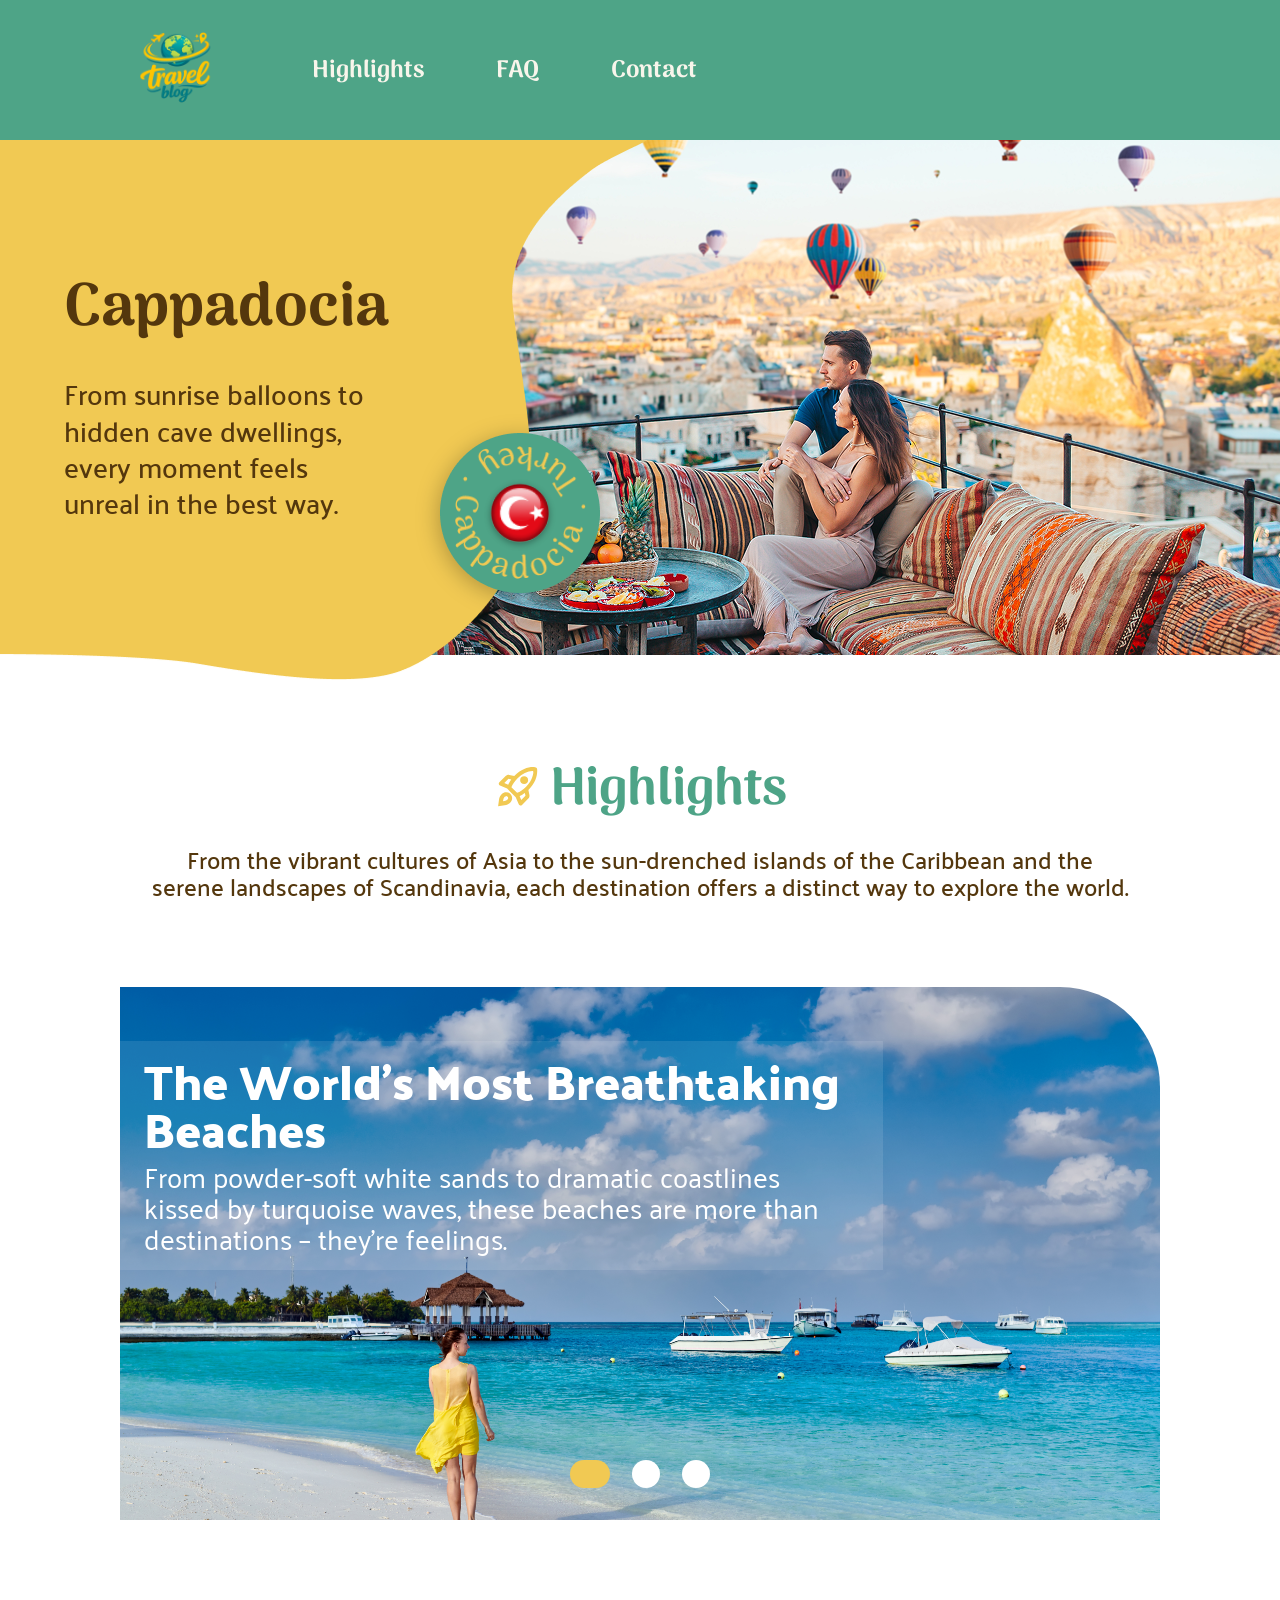
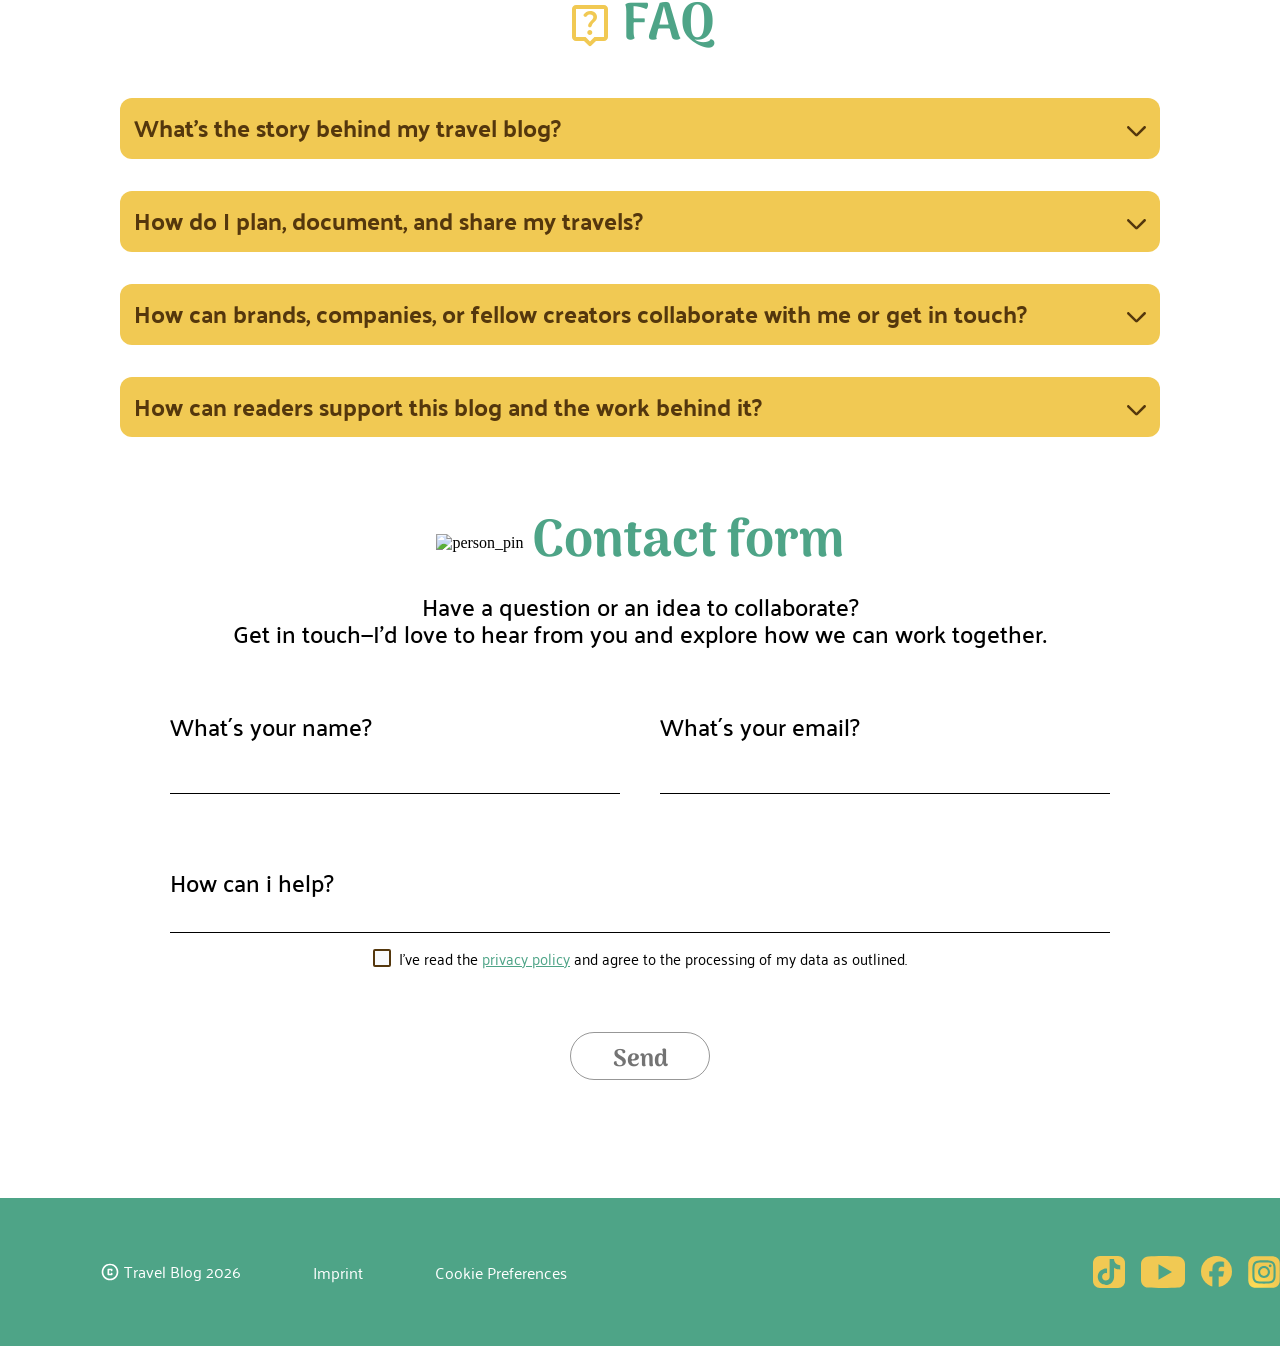
==== index.html @ 107a6094 "fix: header content limit; general" ====
<!doctype html>
<html lang="de">
    <head>
        <meta charset="UTF-8" />
        <meta name="viewport" content="width=device-width, initial-scale=1.0" />
        <link
            rel="icon"
            type="image/x-icon"
            href="./assets/icons/header/travel_blog_logo.svg"
        />
        <title>Travel Blog</title>
        <link rel="stylesheet" href="./CSS/fonts.css" />
        <link rel="stylesheet" href="./CSS/header_and_footer.css" />
        <link rel="stylesheet" href="./CSS/style.css" />
        <link rel="stylesheet" href="./CSS/responsive.css" />
        <link rel="stylesheet" href="./CSS/variables.css" />
    </head>

    <body>
        <header id="header_section">
            <div class="header_content_wrapper">
                <section class="logo_and_nav">
                    <a href="index.html">
                        <img
                            id="header_logo"
                            src="./assets/icons/header/travel_blog_logo.svg"
                            alt="travel_blog_logo"
                        />
                    </a>
                    <nav>
                        <ul>
                            <li class="nav_link nav_link_highlights">
                                <a
                                    id="nav_link_highlights"
                                    href="#highlights_section"
                                    >Highlights</a
                                >
                                <img
                                    id="nav_img_highlights"
                                    src="./assets/img/header/nav_link_highlights_underline.svg"
                                />
                            </li>
                            <li class="nav_link nav_link_faq">
                                <a id="nav_link_faq" href="#faq_section">FAQ</a>
                                <img
                                    id="nav_img_faq"
                                    src="./assets/img/header/nav_link_faq_underline.svg"
                                />
                            </li>
                            <li class="nav_link nav_link_contact">
                                <a id="nav_link_contact" href="#contact_section"
                                    >Contact</a
                                >
                                <img
                                    id="nav_img_contact"
                                    src="./assets/img/header/nav_link_contact_underline.svg"
                                />
                            </li>
                        </ul>
                    </nav>
                </section>

                <section id="nav_bar_mobile">
                    <nav class="nav_mobile">
                        <ul>
                            <li>
                                <a
                                    class="mobile_nav_link"
                                    id="mobile_nav_link_home"
                                    href="#header_section"
                                    ><img
                                        src="./assets/icons/mobile_nav/home_mobile.svg"
                                        alt="house_icon"
                                /></a>
                            </li>
                            <li>
                                <a
                                    class="mobile_nav_link"
                                    id="mobile_nav_link_highlights"
                                    href="#highlights_section"
                                    ><img
                                        src="./assets/icons/mobile_nav/rocket_launch_mobile.svg"
                                        alt="rocket_icon"
                                /></a>
                            </li>
                            <li>
                                <a
                                    class="mobile_nav_link"
                                    id="mobile_nav_link_faq"
                                    href="#faq_section"
                                    ><img
                                        src="./assets/icons/mobile_nav/question_mark_mobile.svg"
                                        alt="questionmark_icon"
                                /></a>
                            </li>
                            <li>
                                <a
                                    class="mobile_nav_link"
                                    id="mobile_nav_link_contact"
                                    href="#contact_section"
                                    ><img
                                        src="./assets/icons/mobile_nav/person_pin_mobile.svg"
                                        alt="person_pin_icon"
                                /></a>
                            </li>
                        </ul>
                    </nav>
                </section>
            </div>
        </header>

        <main>
            <section class="hero">
                <div class="hero_image">
                    <img
                        src="./assets/img/hero/cappadocia.png"
                        alt="Cappadocia bei Sonnenaufgang"
                    />
                </div>
                <img
                    class="hero_yellow_shape"
                    src="./assets/img/hero/yellow_bg.png"
                    alt=""
                />
                <div class="hero_text">
                    <h1>Cappadocia</h1>
                    <p>
                        From sunrise balloons to hidden cave dwellings, every
                        moment feels unreal in the best way.
                    </p>
                </div>
                <div class="badge_wrapper">
                    <div class="badge">
                        <img
                            class="badge_bg"
                            src="./assets/img/hero/badge-circle-green.png"
                            alt=""
                        />
                        <img
                            class="badge_text"
                            src="./assets/img/hero/badge-text-ring.png"
                            alt=""
                        />
                        <img
                            class="badge_flag"
                            src="./assets/img/hero/turkey-flag.png"
                            alt="Turkey"
                        />
                    </div>
                </div>
            </section>

            <section class="highlights" id="highlights_section">
                <div class="highlights-intro">
                    <div class="highlights-headline">
                        <img
                            src="./assets/Icons/rocket_launch.svg"
                            alt=""
                            class="highlights-icon"
                        />
                        <h2>Highlights</h2>
                    </div>
                    <p>
                        From the vibrant cultures of Asia to the sun-drenched
                        islands of the Caribbean and the serene landscapes of
                        Scandinavia, each destination offers a distinct way to
                        explore the world.
                    </p>
                </div>

                <div class="highlights-slider">
                    <input
                        type="radio"
                        name="highlight-slide"
                        id="hl1"
                        checked
                    />
                    <input type="radio" name="highlight-slide" id="hl2" />
                    <!-- Dennis -->
                    <input type="radio" name="highlight-slide" id="hl3" />
                    <!-- Maxim -->

                    <div class="highlights-slides">
                        <article class="highlight-slide">
                            <img
                                src="./assets/img/highlights/beach.jpg"
                                alt="Frau im gelben Kleid am Strand"
                            />
                            <div class="highlight-text">
                                <h3>The World's Most Breathtaking Beaches</h3>
                                <p>
                                    From powder-soft white sands to dramatic
                                    coastlines kissed by turquoise waves, these
                                    <span class="mobile-hidden"
                                        >beaches are more than destinations –
                                        they're feelings.</span
                                    ><span class="mobile-show">...</span>
                                </p>
                            </div>
                        </article>

                        <article class="highlight-slide">
                            <a href="./pages/Personal_page_dl.html">
                                <img
                                    src="./assets/img/Personal_page_dl/Elden_Ring.jpg"
                                    alt=""
                            /></a>
                            <div class="highlight-text">
                                <h3>Top 5 Bosse der Lands Between</h3>
                                <p>
                                    Von brennenden Drachen bis zu gefallenen
                                    Halbgöttern – entdecke die
                                    <span class="mobile-hidden"
                                        >gefährlichsten Prüfungen, an denen sich
                                        jede Aschgeborene messen muss.</span
                                    >
                                    <span class="mobile-show">...</span>
                                </p>
                            </div>
                        </article>

                        <article class="highlight-slide">
                            <a>
                                <!-- hier Link auf meinen Blog -->
                                <img
                                    src="assets/img/highlights/slide3.jpg"
                                    alt=""
                                />
                            </a>
                            <div class="highlight-text">
                                <h3>Titel Slide 3</h3>
                                <p>Text Slide 3</p>
                            </div>
                        </article>
                    </div>

                    <div class="highlights-dots">
                        <label for="hl1"></label>
                        <label for="hl2"></label>
                        <label for="hl3"></label>
                    </div>
                </div>
            </section>
            <section id="faq_section">
                <header id="header_faq_section">
                    <img
                        src="./assets/icons/faq/question_mark.svg"
                        alt="question_mark_icon"
                    />
                    <h2>FAQ</h2>
                </header>

                <section id="faq_details_section">
                    <div id="story_behind">
                        <details class="faq_detail">
                            <summary class="summary_area">
                                What’s the story behind my travel blog?
                                <div>
                                    <img
                                        class="details_opener"
                                        src="./assets/icons/faq/arrow_faq_details.svg"
                                        alt="opener_symbol"
                                    />
                                </div>
                            </summary>
                            <p class="summary_text">
                                It all started with a simple backpack and a
                                one-way ticket, driven by a deep curiosity to
                                see the world beyond the usual tourist paths.
                                What began as a personal journal to keep friends
                                and family updated quickly turned into a passion
                                project dedicated to sharing authentic travel
                                stories, hidden gems, and honest guides for
                                fellow explorers.
                            </p>
                        </details>
                    </div>
                    <div id="travel_tipps">
                        <details class="faq_detail">
                            <summary class="summary_area">
                                How do I plan, document, and share my travels?
                                <div>
                                    <img
                                        class="details_opener"
                                        src="./assets/icons/faq/arrow_faq_details.svg"
                                        alt="opener_symbol"
                                    />
                                </div>
                            </summary>
                            <p class="summary_text">
                                I usually start with a rough itinerary and a lot
                                of research, but I always leave room for
                                spontaneous detours. On the road, I capture
                                moments through my camera, daily journal
                                entries, and smartphone notes, which I later
                                turn into structured guides, stories, and tips
                                here on the blog to help you plan your own
                                adventures.
                            </p>
                        </details>
                    </div>
                    <div id="how_to_collaborate">
                        <details class="faq_detail">
                            <summary class="summary_area">
                                How can brands, companies, or fellow creators
                                collaborate with me or get in touch?
                                <div>
                                    <img
                                        class="details_opener"
                                        src="./assets/icons/faq/arrow_faq_details.svg"
                                        alt="opener_symbol"
                                    />
                                </div>
                            </summary>
                            <p class="summary_text">
                                I’m always open to partnering with brands,
                                tourism boards, and creators whose values align
                                with sustainable and meaningful travel. Whether
                                you're interested in sponsored content,
                                photography, or collaborations, you can reach
                                out via the contact form on my site or drop me a
                                direct email.
                            </p>
                        </details>
                    </div>
                    <div id="how_to_support">
                        <details class="faq_detail">
                            <summary class="summary_area">
                                How can readers support this blog and the work
                                behind it?
                                <div>
                                    <img
                                        class="details_opener"
                                        src="./assets/icons/faq/arrow_faq_details.svg"
                                        alt="opener_symbol"
                                    />
                                </div>
                            </summary>
                            <p class="summary_text">
                                The best way to support this blog is simply by
                                reading, sharing your thoughts in the comments,
                                and spreading the word with fellow travelers.
                                You can also support my work by using my
                                affiliate links for your bookings, engaging with
                                my social media channels, or buying me a virtual
                                coffee.
                            </p>
                        </details>
                    </div>
                </section>
            </section>
            <section id="contact_section">
                <header id="header_contact_sec">
                    <img
                        src="./assets/icons/contact/person_pin.svg"
                        alt="person_pin"
                    />
                    <h2>Contact form</h2>
                </header>
                <p id="contact_info">
                    Have a question or an idea to collaborate?<br />Get in
                    touch—I’d love to hear from you and explore how we can work
                    together.
                </p>
                <section id="contact_area">
                    <form class="contact_input_row">
                        <div class="row_container">
                            <label for="enter_your_name"
                                >What´s your name?</label
                            >
                            <input
                                class="input_field"
                                type="text"
                                id="enter_your_name"
                            />
                        </div>
                        <div class="row_container">
                            <label for="enter_your_email"
                                >What´s your email?</label
                            >
                            <input
                                class="input_field"
                                type="text"
                                id="enter_your_email"
                            />
                        </div>
                    </form>

                    <form class="contact_input_one_line">
                        <label for="how_can_i_help">How can i help?</label>
                        <input
                            class="input_field"
                            type="text"
                            id="how_can_i_help"
                        />
                    </form>
                </section>
                <section id="agree_and_submit">
                    <div id="agree_container">
                        <div id="agree_area">
                            <form id="check_and_policy" novalidate>
                                <input
                                    type="checkbox"
                                    id="agree_policy"
                                    required
                                />
                                <label for="agree_policy">
                                    I've read the
                                    <a
                                        id="pref_link"
                                        href="../pages/cookie_prefs.html"
                                        >privacy policy</a
                                    >
                                    and agree to the processing of my data as
                                    outlined.
                                </label>
                            </form>
                        </div>
                        <p class="error_msg">
                            Please accept the privacy policy.
                        </p>
                    </div>

                    <input type="submit" id="send_btn" value="Send" disabled />

                    <!-- </form> -->
                </section>
            </section>
        </main>

        <footer>
            <div class="footer_content">
                <section class="footer_content_left">
                    <div class="copyright">
                        <img
                            src="./assets\icons\footer\copyright_logo.svg"
                            alt=""
                        />
                        <a href="index.html#header_section">Travel Blog 2026</a>
                    </div>
                    <div class="imp_prefs_container">
                        <a href="./pages/imprint.html">Imprint</a>
                        <a href="./pages/cookie_prefs.html"
                            >Cookie Preferences</a
                        >
                    </div>
                </section>
            </div>

            <section class="external_links">
                <a href="https://www.tiktok.com" target="_blank"
                    ><img
                        class="external_links_logo"
                        src="./assets\icons\footer\tiktok_logo.svg"
                        alt="tiktok_icon"
                /></a>
                <a href="https://www.youtube.com/" target="_blank"
                    ><img
                        class="external_links_logo"
                        src="./assets\icons\footer\youtube_logo.svg"
                        alt="youtube_icon"
                /></a>
                <a href="https://www.facebook.com/" target="_blank"
                    ><img
                        class="external_links_logo"
                        src="./assets\icons\footer\facebook_logo.svg"
                        alt="facebook_icon"
                /></a>
                <a href="https://www.instagram.com/" target="_blank"
                    ><img
                        class="external_links_logo"
                        src="./assets\icons\footer\instagram_logo.svg"
                        alt="instagram_icon"
                /></a>
            </section>
        </footer>
    </body>
</html>
---- CSS/fonts.css ----
/* #region palaquin*/

/* palanquin-100 - latin */
@font-face {
    font-display: swap; /* Check https://developer.mozilla.org/en-US/docs/Web/CSS/@font-face/font-display for other options. */
    font-family: "Palanquin";
    font-style: normal;
    font-weight: 100;
    src: url("../assets/fonts/palanquin/palanquin-v17-latin-100.woff2")
        format("woff2"); /* Chrome 36+, Opera 23+, Firefox 39+, Safari 12+, iOS 10+ */
}
/* palanquin-200 - latin */
@font-face {
    font-display: swap; /* Check https://developer.mozilla.org/en-US/docs/Web/CSS/@font-face/font-display for other options. */
    font-family: "Palanquin";
    font-style: normal;
    font-weight: 200;
    src: url("../assets/fonts/palanquin/palanquin-v17-latin-200.woff2")
        format("woff2"); /* Chrome 36+, Opera 23+, Firefox 39+, Safari 12+, iOS 10+ */
}
/* palanquin-300 - latin */
@font-face {
    font-display: swap; /* Check https://developer.mozilla.org/en-US/docs/Web/CSS/@font-face/font-display for other options. */
    font-family: "Palanquin";
    font-style: normal;
    font-weight: 300;
    src: url("../assets/fonts/palanquin/palanquin-v17-latin-300.woff2")
        format("woff2"); /* Chrome 36+, Opera 23+, Firefox 39+, Safari 12+, iOS 10+ */
}
/* palanquin-regular - latin */
@font-face {
    font-display: swap; /* Check https://developer.mozilla.org/en-US/docs/Web/CSS/@font-face/font-display for other options. */
    font-family: "Palanquin";
    font-style: normal;
    font-weight: 400;
    src: url("../assets/fonts/palanquin/palanquin-v17-latin-regular.woff2")
        format("woff2"); /* Chrome 36+, Opera 23+, Firefox 39+, Safari 12+, iOS 10+ */
}
/* palanquin-500 - latin */
@font-face {
    font-display: swap; /* Check https://developer.mozilla.org/en-US/docs/Web/CSS/@font-face/font-display for other options. */
    font-family: "Palanquin";
    font-style: normal;
    font-weight: 500;
    src: url("../assets/fonts/palanquin/palanquin-v17-latin-500.woff2")
        format("woff2"); /* Chrome 36+, Opera 23+, Firefox 39+, Safari 12+, iOS 10+ */
}
/* palanquin-600 - latin */
@font-face {
    font-display: swap; /* Check https://developer.mozilla.org/en-US/docs/Web/CSS/@font-face/font-display for other options. */
    font-family: "Palanquin";
    font-style: normal;
    font-weight: 600;
    src: url("../assets/fonts/palanquin/palanquin-v17-latin-600.woff2")
        format("woff2"); /* Chrome 36+, Opera 23+, Firefox 39+, Safari 12+, iOS 10+ */
}
/* palanquin-700 - latin */
@font-face {
    font-display: swap; /* Check https://developer.mozilla.org/en-US/docs/Web/CSS/@font-face/font-display for other options. */
    font-family: "Palanquin";
    font-style: normal;
    font-weight: 700;
    src: url("../assets/fonts/palanquin/palanquin-v17-latin-700.woff2")
        format("woff2"); /* Chrome 36+, Opera 23+, Firefox 39+, Safari 12+, iOS 10+ */
}

/* #endregion */

/* #region palanquin-dark*/

/* palanquin-dark-regular - latin */
@font-face {
    font-display: swap; /* Check https://developer.mozilla.org/en-US/docs/Web/CSS/@font-face/font-display for other options. */
    font-family: "Palanquin Dark";
    font-style: normal;
    font-weight: 400;
    src: url("../assets/fonts/palanquin_dark/palanquin-dark-v17-latin-regular.woff2")
        format("woff2"); /* Chrome 36+, Opera 23+, Firefox 39+, Safari 12+, iOS 10+ */
}
/* palanquin-dark-500 - latin */
@font-face {
    font-display: swap; /* Check https://developer.mozilla.org/en-US/docs/Web/CSS/@font-face/font-display for other options. */
    font-family: "Palanquin Dark";
    font-style: normal;
    font-weight: 500;
    src: url("../assets/fonts/palanquin_dark/palanquin-dark-v17-latin-500.woff2")
        format("woff2"); /* Chrome 36+, Opera 23+, Firefox 39+, Safari 12+, iOS 10+ */
}
/* palanquin-dark-600 - latin */
@font-face {
    font-display: swap; /* Check https://developer.mozilla.org/en-US/docs/Web/CSS/@font-face/font-display for other options. */
    font-family: "Palanquin Dark";
    font-style: normal;
    font-weight: 600;
    src: url("../assets/fonts/palanquin_dark/palanquin-dark-v17-latin-600.woff2")
        format("woff2"); /* Chrome 36+, Opera 23+, Firefox 39+, Safari 12+, iOS 10+ */
}
/* palanquin-dark-700 - latin */
@font-face {
    font-display: swap; /* Check https://developer.mozilla.org/en-US/docs/Web/CSS/@font-face/font-display for other options. */
    font-family: "Palanquin Dark";
    font-style: normal;
    font-weight: 700;
    src: url("../assets/fonts/palanquin_dark/palanquin-dark-v17-latin-700.woff2")
        format("woff2"); /* Chrome 36+, Opera 23+, Firefox 39+, Safari 12+, iOS 10+ */
}

/* #endregion */

/* #region ARIMA*/

/* arima-100 - latin */
@font-face {
    font-display: swap; /* Check https://developer.mozilla.org/en-US/docs/Web/CSS/@font-face/font-display for other options. */
    font-family: "Arima";
    font-style: normal;
    font-weight: 100;
    src: url("../assets/fonts/arima/arima-v7-latin-100.woff2") format("woff2"); /* Chrome 36+, Opera 23+, Firefox 39+, Safari 12+, iOS 10+ */
}
/* arima-200 - latin */
@font-face {
    font-display: swap; /* Check https://developer.mozilla.org/en-US/docs/Web/CSS/@font-face/font-display for other options. */
    font-family: "Arima";
    font-style: normal;
    font-weight: 200;
    src: url("../assets/fonts/arima/arima-v7-latin-200.woff2") format("woff2"); /* Chrome 36+, Opera 23+, Firefox 39+, Safari 12+, iOS 10+ */
}
/* arima-300 - latin */
@font-face {
    font-display: swap; /* Check https://developer.mozilla.org/en-US/docs/Web/CSS/@font-face/font-display for other options. */
    font-family: "Arima";
    font-style: normal;
    font-weight: 300;
    src: url("../assets/fonts/arima/arima-v7-latin-300.woff2") format("woff2"); /* Chrome 36+, Opera 23+, Firefox 39+, Safari 12+, iOS 10+ */
}
/* arima-regular - latin */
@font-face {
    font-display: swap; /* Check https://developer.mozilla.org/en-US/docs/Web/CSS/@font-face/font-display for other options. */
    font-family: "Arima";
    font-style: normal;
    font-weight: 400;
    src: url("../assets/fonts/arima/arima-v7-latin-regular.woff2")
        format("woff2"); /* Chrome 36+, Opera 23+, Firefox 39+, Safari 12+, iOS 10+ */
}
/* arima-500 - latin */
@font-face {
    font-display: swap; /* Check https://developer.mozilla.org/en-US/docs/Web/CSS/@font-face/font-display for other options. */
    font-family: "Arima";
    font-style: normal;
    font-weight: 500;
    src: url("../assets/fonts/arima/arima-v7-latin-500.woff2") format("woff2"); /* Chrome 36+, Opera 23+, Firefox 39+, Safari 12+, iOS 10+ */
}
/* arima-600 - latin */
@font-face {
    font-display: swap; /* Check https://developer.mozilla.org/en-US/docs/Web/CSS/@font-face/font-display for other options. */
    font-family: "Arima";
    font-style: normal;
    font-weight: 600;
    src: url("../assets/fonts/arima/arima-v7-latin-600.woff2") format("woff2"); /* Chrome 36+, Opera 23+, Firefox 39+, Safari 12+, iOS 10+ */
}
/* arima-700 - latin */
@font-face {
    font-display: swap; /* Check https://developer.mozilla.org/en-US/docs/Web/CSS/@font-face/font-display for other options. */
    font-family: "Arima";
    font-style: normal;
    font-weight: 700;
    src: url("../assets/fonts/arima/arima-v7-latin-700.woff2") format("woff2"); /* Chrome 36+, Opera 23+, Firefox 39+, Safari 12+, iOS 10+ */
}

/* #endregion */

/* #region Roboto Mono*/

/* roboto-mono-100 - cyrillic_cyrillic-ext_greek_latin_latin-ext_vietnamese */
@font-face {
    font-display: swap; /* Check https://developer.mozilla.org/en-US/docs/Web/CSS/@font-face/font-display for other options. */
    font-family: "Roboto Mono";
    font-style: normal;
    font-weight: 100;
    src: url("../assets/fonts/roboto_mono/roboto-mono-v31-cyrillic_cyrillic-ext_greek_latin_latin-ext_vietnamese-100.woff2")
        format("woff2"); /* Chrome 36+, Opera 23+, Firefox 39+, Safari 12+, iOS 10+ */
}
/* roboto-mono-100italic - cyrillic_cyrillic-ext_greek_latin_latin-ext_vietnamese */
@font-face {
    font-display: swap; /* Check https://developer.mozilla.org/en-US/docs/Web/CSS/@font-face/font-display for other options. */
    font-family: "Roboto Mono";
    font-style: italic;
    font-weight: 100;
    src: url("../assets/fonts/roboto_mono/roboto-mono-v31-cyrillic_cyrillic-ext_greek_latin_latin-ext_vietnamese-100italic.woff2")
        format("woff2"); /* Chrome 36+, Opera 23+, Firefox 39+, Safari 12+, iOS 10+ */
}
/* roboto-mono-200 - cyrillic_cyrillic-ext_greek_latin_latin-ext_vietnamese */
@font-face {
    font-display: swap; /* Check https://developer.mozilla.org/en-US/docs/Web/CSS/@font-face/font-display for other options. */
    font-family: "Roboto Mono";
    font-style: normal;
    font-weight: 200;
    src: url("../assets/fonts/roboto_mono/roboto-mono-v31-cyrillic_cyrillic-ext_greek_latin_latin-ext_vietnamese-200.woff2")
        format("woff2"); /* Chrome 36+, Opera 23+, Firefox 39+, Safari 12+, iOS 10+ */
}
/* roboto-mono-200italic - cyrillic_cyrillic-ext_greek_latin_latin-ext_vietnamese */
@font-face {
    font-display: swap; /* Check https://developer.mozilla.org/en-US/docs/Web/CSS/@font-face/font-display for other options. */
    font-family: "Roboto Mono";
    font-style: italic;
    font-weight: 200;
    src: url("../assets/fonts/roboto_mono/roboto-mono-v31-cyrillic_cyrillic-ext_greek_latin_latin-ext_vietnamese-200italic.woff2")
        format("woff2"); /* Chrome 36+, Opera 23+, Firefox 39+, Safari 12+, iOS 10+ */
}
/* roboto-mono-300 - cyrillic_cyrillic-ext_greek_latin_latin-ext_vietnamese */
@font-face {
    font-display: swap; /* Check https://developer.mozilla.org/en-US/docs/Web/CSS/@font-face/font-display for other options. */
    font-family: "Roboto Mono";
    font-style: normal;
    font-weight: 300;
    src: url("../assets/fonts/roboto_mono/roboto-mono-v31-cyrillic_cyrillic-ext_greek_latin_latin-ext_vietnamese-300.woff2")
        format("woff2"); /* Chrome 36+, Opera 23+, Firefox 39+, Safari 12+, iOS 10+ */
}
/* roboto-mono-300italic - cyrillic_cyrillic-ext_greek_latin_latin-ext_vietnamese */
@font-face {
    font-display: swap; /* Check https://developer.mozilla.org/en-US/docs/Web/CSS/@font-face/font-display for other options. */
    font-family: "Roboto Mono";
    font-style: italic;
    font-weight: 300;
    src: url("../assets/fonts/roboto_mono/roboto-mono-v31-cyrillic_cyrillic-ext_greek_latin_latin-ext_vietnamese-300italic.woff2")
        format("woff2"); /* Chrome 36+, Opera 23+, Firefox 39+, Safari 12+, iOS 10+ */
}
/* roboto-mono-regular - cyrillic_cyrillic-ext_greek_latin_latin-ext_vietnamese */
@font-face {
    font-display: swap; /* Check https://developer.mozilla.org/en-US/docs/Web/CSS/@font-face/font-display for other options. */
    font-family: "Roboto Mono";
    font-style: normal;
    font-weight: 400;
    src: url("../assets/fonts/roboto_mono/roboto-mono-v31-cyrillic_cyrillic-ext_greek_latin_latin-ext_vietnamese-regular.woff2")
        format("woff2"); /* Chrome 36+, Opera 23+, Firefox 39+, Safari 12+, iOS 10+ */
}
/* roboto-mono-italic - cyrillic_cyrillic-ext_greek_latin_latin-ext_vietnamese */
@font-face {
    font-display: swap; /* Check https://developer.mozilla.org/en-US/docs/Web/CSS/@font-face/font-display for other options. */
    font-family: "Roboto Mono";
    font-style: italic;
    font-weight: 400;
    src: url("../assets/fonts/roboto_mono/roboto-mono-v31-cyrillic_cyrillic-ext_greek_latin_latin-ext_vietnamese-italic.woff2")
        format("woff2"); /* Chrome 36+, Opera 23+, Firefox 39+, Safari 12+, iOS 10+ */
}
/* roboto-mono-500 - cyrillic_cyrillic-ext_greek_latin_latin-ext_vietnamese */
@font-face {
    font-display: swap; /* Check https://developer.mozilla.org/en-US/docs/Web/CSS/@font-face/font-display for other options. */
    font-family: "Roboto Mono";
    font-style: normal;
    font-weight: 500;
    src: url("../assets/fonts/roboto_mono/roboto-mono-v31-cyrillic_cyrillic-ext_greek_latin_latin-ext_vietnamese-500.woff2")
        format("woff2"); /* Chrome 36+, Opera 23+, Firefox 39+, Safari 12+, iOS 10+ */
}
/* roboto-mono-500italic - cyrillic_cyrillic-ext_greek_latin_latin-ext_vietnamese */
@font-face {
    font-display: swap; /* Check https://developer.mozilla.org/en-US/docs/Web/CSS/@font-face/font-display for other options. */
    font-family: "Roboto Mono";
    font-style: italic;
    font-weight: 500;
    src: url("../assets/fonts/roboto_mono/roboto-mono-v31-cyrillic_cyrillic-ext_greek_latin_latin-ext_vietnamese-500italic.woff2")
        format("woff2"); /* Chrome 36+, Opera 23+, Firefox 39+, Safari 12+, iOS 10+ */
}
/* roboto-mono-600 - cyrillic_cyrillic-ext_greek_latin_latin-ext_vietnamese */
@font-face {
    font-display: swap; /* Check https://developer.mozilla.org/en-US/docs/Web/CSS/@font-face/font-display for other options. */
    font-family: "Roboto Mono";
    font-style: normal;
    font-weight: 600;
    src: url("../assets/fonts/roboto_mono/roboto-mono-v31-cyrillic_cyrillic-ext_greek_latin_latin-ext_vietnamese-600.woff2")
        format("woff2"); /* Chrome 36+, Opera 23+, Firefox 39+, Safari 12+, iOS 10+ */
}
/* roboto-mono-600italic - cyrillic_cyrillic-ext_greek_latin_latin-ext_vietnamese */
@font-face {
    font-display: swap; /* Check https://developer.mozilla.org/en-US/docs/Web/CSS/@font-face/font-display for other options. */
    font-family: "Roboto Mono";
    font-style: italic;
    font-weight: 600;
    src: url("../assets/fonts/roboto_mono/roboto-mono-v31-cyrillic_cyrillic-ext_greek_latin_latin-ext_vietnamese-600italic.woff2")
        format("woff2"); /* Chrome 36+, Opera 23+, Firefox 39+, Safari 12+, iOS 10+ */
}
/* roboto-mono-700 - cyrillic_cyrillic-ext_greek_latin_latin-ext_vietnamese */
@font-face {
    font-display: swap; /* Check https://developer.mozilla.org/en-US/docs/Web/CSS/@font-face/font-display for other options. */
    font-family: "Roboto Mono";
    font-style: normal;
    font-weight: 700;
    src: url("../assets/fonts/roboto_mono/roboto-mono-v31-cyrillic_cyrillic-ext_greek_latin_latin-ext_vietnamese-700.woff2")
        format("woff2"); /* Chrome 36+, Opera 23+, Firefox 39+, Safari 12+, iOS 10+ */
}
/* roboto-mono-700italic - cyrillic_cyrillic-ext_greek_latin_latin-ext_vietnamese */
@font-face {
    font-display: swap; /* Check https://developer.mozilla.org/en-US/docs/Web/CSS/@font-face/font-display for other options. */
    font-family: "Roboto Mono";
    font-style: italic;
    font-weight: 700;
    src: url("../assets/fonts/roboto_mono/roboto-mono-v31-cyrillic_cyrillic-ext_greek_latin_latin-ext_vietnamese-700italic.woff2")
        format("woff2"); /* Chrome 36+, Opera 23+, Firefox 39+, Safari 12+, iOS 10+ */
}
/* #endregion */
---- CSS/header_and_footer.css ----
* {
    margin: 0;
    box-sizing: border-box;
}

body {
    width: 100%;
    display: flex;
    flex-direction: column;
}

/* #region header*/
#header_section {
    width: 100%;

    display: flex;
    justify-content: center;
    align-items: center;

    background-color: #4ea487;
}

.header_content_wrapper {
    width: 100%;
    /* max-width: 1440px; */

    display: flex;
    justify-content: flex-start;

    padding: 32px clamp(64px, calc(-84.9px + 19.39vw), 140px);
    /* margin: 0 auto; */
}

.logo_and_nav {
    width: 100%;
    max-width: 1440px;

    margin: 0 auto;

    display: flex;
    justify-content: flex-start;
    align-items: center;

    gap: clamp(64px, calc(-6.5px + 9.18cqi), 100px);
    /* padding: 32px clamp(64px, calc(-84.9px + 19.39vw), 140px); */
}

#header_logo {
    width: 72px;
    aspect-ratio: 1 / 1;
    flex-shrink: 0;
}

ul {
    display: flex;
    list-style: none;
    gap: clamp(40px, calc(-22.7px + 8.16vw), 72px);

    padding-inline-start: 0;
}
ul a:visited {
    color: var(--color-accent);
}

.nav_link {
    position: relative;
    width: fit-content;
    height: fit-content;
    display: flex;
    flex-direction: column;
}

.nav_link_highlights img {
    width: 120px;
    position: absolute;
    bottom: 3px;
    left: -3px;

    display: none;
}

.nav_link_faq img {
    width: 55px;
    position: absolute;
    bottom: 7px;
    left: -5px;

    display: none;

    transform: rotate(2deg);
}

.nav_link_contact img {
    width: 90px;
    position: absolute;
    bottom: 7px;
    left: -4px;

    display: none;
}

.nav_link:hover img {
    display: block;
    z-index: 0;
}

.nav_link a {
    font-family: var(--arima);
    font-size: 24px;
    font-weight: 700;

    color: #f8f5eb;
    text-decoration: none;
    z-index: 1;
}

.nav_link a:active {
    color: #f1c953;
}

/* #endregion */

/* #region nav_bar_mobile*/
#nav_bar_mobile {
    z-index: 4;
    position: fixed;
    left: 0;
    bottom: 0;
    width: 100%;

    display: flex;
    justify-content: center;

    padding: 24px 25px;

    background-color: #f1c953;
}

.nav_mobile ul {
    height: 40px;

    display: flex;
    align-items: center;
    padding-top: 5px;
}

#mobile_nav_link_home img {
    width: 31px;
    height: 34px;
}
#mobile_nav_link_highlights img {
    width: 33px;
    height: 33px;
}
#mobile_nav_link_faq img {
    width: 30px;
    height: 34px;
}
#mobile_nav_link_contact img {
    width: 30px;
    height: 34px;
}

/* #endregion */

/* #region FOOOTER */
footer {
    width: 100%;

    display: flex;
    justify-content: center;
    align-items: center;

    /* padding: 60px clamp(60px, calc((100vw - 768px) / 2), 120px); */

    font-family: var(--palanquin);
    font-weight: 400;
    color: #ffffff;

    background-color: #4ea487;
}

.footer_content {
    width: 100%;
    display: flex;
    flex-direction: row;
    justify-content: space-between;
    align-items: center;

    padding: 60px clamp(36px, calc(-60px + 12.5vw), 120px);
}

.footer_content_left {
    display: flex;
    align-items: center;

    gap: clamp(36px, calc((100vw - 768px) / 2), 72px);
}

.copyright img {
    width: 20px;
    height: 20px;
}

.copyright {
    display: flex;
    align-items: center;

    gap: 4px;
}

.copyright a {
    font-size: 18px;
    line-height: 1.2;

    color: #ffffff;
}
.copyright a:visited {
    color: var(--color-accent);
}

.footer_content_left a {
    display: flex;

    font-size: 16px;
    color: #ffffff;
    text-decoration: none;
}
.footer_content_left a:visited {
    color: var(--color-accent);
}

.imp_prefs_container {
    display: flex;
    gap: clamp(36px, calc((100vw - 768px) / 2), 72px);
}

.external_links {
    display: flex;
    align-items: center;

    gap: 16px;
}

.external_links a {
    display: flex;
}

.external_links_logo {
    height: 32px;
}

/* #endregion */
---- CSS/style.css ----
* {
    margin: 0;
}

/* #region Hero*/
/* :root {
    --color-primary: rgba(78, 164, 135, 1);
    --color-accent: rgba(241, 201, 83, 1);
    --color-primary-light: rgba(78, 164, 135, 0.2);
} */

body {
    width: 100%;
}

.hero {
    position: relative;
    width: 100%;
    max-width: 1440px;
    height: 540px;
    margin: 0 auto;
    overflow-x: hidden;
    overflow-y: visible;
}

.hero_image {
    position: absolute;
    top: 0;
    left: 0;
    right: 0;
    height: 515px;
    z-index: 1;
}

.hero_image img {
    width: 100%;
    height: 100%;
    object-fit: cover;
    object-position: 75% 35%;
    display: block;
}

.hero_yellow_shape {
    position: absolute;
    top: 0;
    left: 0;
    width: 647px;
    height: 540px;
    object-fit: fill;
    z-index: 2;
    pointer-events: none;
}

.hero_text {
    position: absolute;
    top: 48%;
    left: 64px;
    transform: translateY(-50%);
    z-index: 3;
    max-width: 320px;
}

.hero_text h1 {
    font-family: "Arima", sans-serif;
    font-weight: 700;
    font-size: 60px;
    line-height: 1.1;
    margin-bottom: 32px;
    color: rgba(84, 55, 13, 1);
}

.hero_text p {
    font-family: "Palanquin", sans-serif;
    font-weight: 500;
    font-size: 28px;
    line-height: 1.3;
    color: rgba(84, 55, 13, 1);
}

.badge_wrapper {
    position: absolute;
    top: 69%;
    left: 520px;
    transform: translate(-50%, -50%);
    z-index: 4;
    width: 160px;
    filter: drop-shadow(-2px 4px 10.8px rgba(0, 0, 0, 0.25));
}

.badge {
    position: relative;
    width: 100%;
}

.badge::before {
    content: "";
    display: block;
    padding-top: 100%;
}

.badge_bg,
.badge_text,
.badge_flag {
    position: absolute;
    top: 0;
    left: 0;
    width: 100%;
    height: 100%;
}

.badge_text {
    width: 83%;
    height: 83%;
    top: 8.5%;
    left: 8.5%;
    animation: spin 14s linear infinite;
}

.badge_flag {
    top: 50%;
    left: 50%;
    width: 37%;
    height: 37%;
    transform: translate(-50%, -50%);
    border-radius: 50%;
    box-shadow: 0 2px 6px rgba(0, 0, 0, 0.3);
    object-fit: cover;
}

@keyframes spin {
    from {
        transform: rotate(0deg);
    }

    to {
        transform: rotate(360deg);
    }
}

/* #endregion */

/* #region HIGHLIGHTS */
.highlights {
    width: 100%;
    padding-inline: clamp(20px, calc(-157.8px + 23.15vw), 120px);
    display: flex;
    flex-direction: column;
    align-items: center;
    gap: 88px;
    margin: 0 auto;
}

.highlights-intro {
    display: flex;
    flex-direction: column;
    align-items: center;
    gap: 24px;
    max-width: 979px;
    text-align: center;
}

.highlights-headline {
    display: flex;
    align-items: center;
    gap: 8px;
}

.highlights-icon {
    display: block;
    width: 48px;
    height: 48px;
    transform: translateY(-5px);
}

.highlights-headline h2 {
    font-family: "Arima", sans-serif;
    font-weight: 700;
    font-size: 52px;
    line-height: 1.2;
    color: var(--color-primary);
    margin: 0;
}

.highlights-intro p {
    font-family: "Palanquin", sans-serif;
    font-weight: 500;
    font-size: 24px;
    line-height: 1.1;
    color: #54370d;
    margin: 0;
}

/* --- Slider --- */
.highlights-slider {
    position: relative;
    width: 100%;
}

.highlights-slider input {
    display: none;
}

.highlight-slide {
    display: none;
    position: relative;
    width: 100%;
    height: 533px;
    border-radius: 0 100px 0 0;
    overflow: hidden;
}

#hl1:checked ~ .highlights-slides .highlight-slide:nth-child(1),
#hl2:checked ~ .highlights-slides .highlight-slide:nth-child(2),
#hl3:checked ~ .highlights-slides .highlight-slide:nth-child(3),
#hl4:checked ~ .highlights-slides .highlight-slide:nth-child(4) {
    display: block;
}

.highlight-slide img {
    width: 100%;
    height: 100%;
    object-fit: cover;
    display: block;
}

.highlight-text {
    position: absolute;
    top: 54px;
    left: 0;
    width: 73.4%;
    max-width: 881px;
    padding: 16px 24px;
    background: rgba(255, 255, 255, 0.1);
    box-sizing: border-box;
}

.highlight-text h3 {
    font-family: "Palanquin Dark", serif;
    font-weight: 600;
    font-size: 48px;
    line-height: 1;
    color: #ffffff;
    margin: 0 0 8px;
}

.highlight-text p {
    width: 100%;
    font-size: clamp(16px, 2.2vw, 28px);
    line-height: 1.1;
    color: #ffffff;
    margin: 0;
    font-family: "Palanquin", sans-serif;
    font-weight: 400;
}

.mobile-show {
    display: none;
}

.highlights-dots {
    position: absolute;
    bottom: 32px;
    left: 50%;
    transform: translateX(-50%);
    display: flex;
    align-items: center;
    gap: 22px;
    z-index: 3;
}

.highlights-dots label {
    display: block;
    width: 28px;
    height: 28px;
    border-radius: 50%;
    background: #ffffff;
    cursor: pointer;
}

#hl1:checked ~ .highlights-dots label[for="hl1"],
#hl2:checked ~ .highlights-dots label[for="hl2"],
#hl3:checked ~ .highlights-dots label[for="hl3"],
#hl4:checked ~ .highlights-dots label[for="hl4"] {
    width: 40px;
    border-radius: 20px;
    background: var(--color-accent);
}

/* #endregion */

* {
    margin: 0;
    box-sizing: border-box;
}

main {
    width: 100%;
    display: flex;
    flex-direction: column;

    gap: 120px;
}

/* #region faq*/

#faq_section {
    display: flex;
    flex-direction: column;
    align-items: center;

    padding-inline: clamp(20px, calc(-157.8px + 23.15vw), 120px);

    gap: 48px;
}

#header_faq_section img {
    width: 48px;
    height: 48px;
}

#header_faq_section {
    height: 50px;

    display: flex;
    justify-content: center;
    align-items: center;

    gap: 8px;
}

#header_faq_section h2 {
    font-family: var(--arima);
    font-size: 52px;
    font-weight: bold;
    color: #4ea487;
}

#faq_details_section {
    width: 100%;

    display: flex;
    flex-direction: column;

    gap: 32px;

    font-family: var(--palanquin);
}

.faq_detail {
    width: 100%;
    display: flex;
    flex-direction: column;
    justify-content: space-between;

    border-radius: 12px;
    padding: 16px 14px;

    /* gap:10px; */

    background-color: #f1c953;
}

summary {
    list-style: none;
    font-family: var(--palanquin);
    font-weight: 700;
    font-size: 24px;
    line-height: 120%;

    color: #54370d;
}

.summary_area {
    display: flex;
    justify-content: space-between;
    align-items: center;
}

.details_opener {
    width: 19px;
    height: 11px;

    flex-shrink: 0;
    transition: all 0.2s ease;
}

details[open] img {
    transform: rotate(180deg);
}

details[open] {
    gap: 12px;
}

.summary_text {
    display: flex;

    padding: 4px 10px;
    /* gap:10px; */

    border-radius: 5px;
    background-color: #ffffff;

    font-family: var(--palanquin);
    font-size: 16px;
    font-weight: 500;
    color: #54370d;
    line-height: 120%;
}

/* #endregion faq */

/* #region contact*/

#contact_section {
    width: 100%;
    padding-inline: clamp(70px, calc(-161.3px + 30.12vw), 170px);
    margin-bottom: 120px;
}

#header_contact_sec {
    display: flex;
    justify-content: center;
    align-items: center;

    gap: 8px;
}

#header_contact_sec h2 {
    font-family: var(--arima);
    font-weight: 700;
    font-size: 52px;
    line-height: 1;

    color: var(--color-primary);
}

#contact_info {
    font-family: var(--palanquin);
    font-weight: 500;
    font-size: 24px;
    line-height: 110%;

    margin-top: 24px;
    text-align: center;
}

#contact_area {
    width: 100%;
    margin-top: 56px;
    display: flex;
    flex-direction: column;

    gap: 64px;

    font-family: var(--palanquin);
    font-weight: 500;
    font-size: 24px;
}

.contact_input_row {
    display: flex;
    justify-content: space-between;
    gap: 40px;
}

.row_container {
    width: clamp(200px, calc((100vw - 200px) / 2), 530px);
    height: 95px;

    display: flex;
    flex-direction: column;
    justify-content: center;

    gap: 17px;
}
.row_container label {
    width: fit-content;
}

.input_field {
    font-family: var(--roboto_mono);
    border: none;
    border-bottom: 1px solid #000;
    color: var(--color-primary);
    outline: none;
    font-size: 24px;
    font-weight: 700;
    line-height: 120%;
    padding: unset;
}

.contact_input_one_line {
    display: flex;
    flex-direction: column;
}

#agree_and_submit {
    display: flex;
    flex-direction: column;
    justify-content: center;
    align-items: center;

    margin-top: 16px;

    gap: 28px;
}

#agree_container {
    height: 53px;
}

#agree_area {
    font-family: var(--palanquin);
    font-weight: 400px;
    font-size: 15px;
    line-height: 120%;
    letter-spacing: 0;
}

#check_and_policy {
    width: 100%;
    display: flex;
    justify-content: center;
    align-items: center;

    gap: 8px;
}

#agree_policy {
    appearance: none;
    -webkit-appearance: none;

    width: 18px;
    height: 18px;

    border: 2px solid var(--secondary_brown);
    border-radius: 2px;
    background-color: #f8fafc;
    cursor: pointer;
    outline: none;
    vertical-align: middle;
    transition: all 0.2s ease-in-out;

    display: inline-grid;
    place-content: center;
}

#agree_policy:hover {
    background-color: var(--color-accent);
    cursor: pointer;

    vertical-align: middle;
    transition: all 0.2s ease-in-out;
}

#agree_policy:checked {
    background-color: var(--color-primary);
    border: none;

    background-image: url("../assets/icons/contact/check.svg");
    background-size: 12px 9px;
    background-repeat: no-repeat;
    background-position: center;

    transition: none;
}

#agree_and_submit:has(#agree_policy:invalid):has(#send_btn:hover) .error_msg {
    display: block;
}

#pref_link {
    font-family: var(--palanquin);
    font-weight: 900px;
    font-size: 15px;
    color: var(--color-primary);
    letter-spacing: 0;
}

#pref_link:hover {
    font-family: var(--palanquin_dark);
    font-weight: 900px;
    font-size: 15px;
}

.error_msg {
    display: none;
    font-family: var(--palanquin);
    font-size: 14px;
    font-weight: 400;
    color: rgba(185, 16, 47, 1);
}

#send_btn {
    width: 140px;
    height: 48px;

    padding-top: 7px;
    padding-inline: 40px;

    font-family: var(--arima);
    font-size: 24px;
    font-weight: 700;
    color: var(--color-accent);
    letter-spacing: 5%;

    background-color: var(--color-primary);
    border-radius: 40px;
    border-style: none;

    cursor: pointer;
}

#send_btn:hover {
    text-shadow: -2px 2px 4px rgba(0, 0, 0, 0.25);
    box-shadow: 0 4px 4px rgba(78, 164, 135, 0.3);
    transition: all 300ms linear;
}

#send_btn:disabled {
    background-color: unset;
    color: rgba(115, 115, 115, 1);

    padding-top: 7px;
    padding-inline: 40px;
    border-width: 1px;
    border-style: solid;
    border-color: rgba(48, 48, 48, 0.5);
    transition: all 100ms linear;
    transform: translateY(2px);
    cursor: no-drop;
}

#agree_and_submit:has(#agree_policy:checked) #send_btn {
    color: var(--color-accent);
    border-style: none;

    background-color: var(--color-primary);
    cursor: pointer;
}
#agree_and_submit:has(#agree_policy:invalid) #send_btn:hover {
    text-shadow: unset;
    box-shadow: unset;
    transition: none;
}

/* #endregion contact */
---- CSS/responsive.css ----
/* #region MAIN responsive */
main {
    gap: 80px;
}
/* #endregion */

/* #region HEADER responsive */
@media screen and (min-width: 1441px) {
    #header_section {
        width: 100%;

        display: flex;
        justify-content: center;
        align-items: center;

        background-color: #4ea487;
    }

    .header_content_wrapper {
        width: 100%;
        max-width: 1440px;

        display: flex;
        justify-content: flex-start;
        padding-block: 32px;
        padding: 32px clamp(20px, calc(655.8px - 35.82vw), 140px);
        /* margin: 0 auto; */
    }
}

@media screen and (max-width: 480px) {
    #header_section {
        justify-content: center;
    }

    .logo_and_nav {
        gap: 0;
    }

    .logo_and_nav ul {
        display: none;
    }
}

@media screen and (min-width: 481px) and (max-width: 600px) {
    .logo_and_nav {
        gap: clamp(40px, calc(-56px + 20vw), 64px);

        padding: 32px clamp(64px, calc(-84.9px + 19.39vw), 140px);
    }

    .logo_and_nav ul {
        gap: clamp(20px, calc(-60px + 16.67vw), 40px);
    }

    #nav_img_highlights {
        display: none;
    }
    #nav_img_faq {
        display: none;
    }
    #nav_img_contact {
        display: none;
    }
    .nav_link a {
        font-size: clamp(20px, calc(4px + 3.33vw), 24px);
    }
}

@media screen and (max-width: 767px) {
    #header_logo {
        width: clamp(56px, calc(calc(44.5px + 3.6vw)), 72px);
        aspect-ratio: 1 / 1;
    }
}
/* #endregion */

/* #region Responsive(Hero) */
@media screen and (min-width: 1441px) {
    main {
        display: flex;
        flex-direction: column;
        align-items: center;
    }
    .hero {
        height: 547px;
    }
}

@media screen and (min-width: 768px) and (max-width: 1024px) {
    .hero {
        height: 540px;
    }
}

@media screen and (min-width: 768px) {
    .hero_yellow_shape {
        width: clamp(0px, calc(191.99vw - 1472.68px), 647px);
    }

    .hero_text {
        opacity: clamp(0, calc((100vw - 1029px) / 337px), 1);
    }
    .badge_wrapper {
        opacity: clamp(0, calc((100vw - 1029px) / 337px), 1);
    }
}

@media screen and (max-width: 767px) {
    .hero {
        height: auto;
        min-height: 515px;
        max-width: 100%;
        margin: 0;
    }

    .hero_image {
        position: absolute;
        inset: 0;
        top: 0;
        left: 0;
        right: auto;
        width: 100%;
        height: 100%;
    }

    .hero_image img {
        width: 100%;
        height: 100%;
        object-fit: cover;
        object-position: 65% 30%;
    }

    .hero_yellow_shape {
        display: block;
        position: absolute;
        top: 0;
        left: 0;
        width: 58%;
        height: 58%;
        object-fit: fill;
        z-index: 2;
        pointer-events: none;
    }

    .hero_text {
        display: none;
    }

    .badge_wrapper {
        top: 39%;
        left: 40%;
        transform: translate(-50%, -50%);
        z-index: 3;
        width: 42.5%;
        max-width: 170px;
    }
}
/* #endregion */

/* #region HIGHLIGHTS responsive */

@media screen and (min-width: 1441px) {
    #highlights_section {
        max-width: 1440px;
    }
}
@media screen and (max-width: 767px) {
    .highlights {
        gap: 32px;
        width: 100%;
        max-width: 100%;
        padding: 0 20px;
        box-sizing: border-box;
    }

    .highlights-intro {
        max-width: 100%;
    }

    .highlights-headline {
        gap: 8px;
        height: 40px;
    }

    .highlights-icon {
        width: 40px;
        height: 40px;
    }

    .highlights-headline h2 {
        font-size: 40px;
        line-height: 1.2;
    }

    .highlights-intro p {
        display: none;
    }

    .mobile-hidden {
        display: none;
    }

    .mobile-show {
        display: inline;
    }

    .highlight-slide {
        height: 533px;
        border-radius: 0 100px 0 0;
    }

    .highlight-text {
        top: auto;
        bottom: 300px;
        left: 150px;
        transform: translateX(-50%);
        width: 307px;
        max-width: calc(100% - 32px);
        padding: 16px;
        justify-content: center;
    }

    .highlight-text h3 {
        font-size: 28px;
        line-height: 1;
        margin-bottom: 8px;
    }

    .highlight-text p {
        font-size: 20px;
        line-height: 1.1;
    }

    .highlights-dots {
        bottom: 39px;
        gap: 22px;
    }
    .highlight-slide img {
        object-position: 40% 30%;
    }

    @media screen and (max-width: 400px) {
        .highlight-text {
            bottom: 240px;
            left: 140px;
        }
    }
}
/* #endregion */

/* #region FAQ responsive */

@media screen and (max-width: 767px) {
    #faq_section {
        padding: 0 20px;
        gap: 32px;
    }

    #header_faq_section h2 {
        font-size: 40px;
    }
    #header_faq_section img {
        width: 40px;
        height: 40 px;
    }

    summary {
        font-size: 16px;
    }

    details[open] {
        gap: 8px;
    }

    #faq_details_section {
        gap: 16px;
    }
}

@media screen and (min-width: 1441px) {
    #faq_section {
        width: 1200px;
        padding-inline: 0px;
    }
}

/* #endregion */

/* #region Contact Form responsive */

@media screen and (min-width: 1441px) {
    #contact_section {
        max-width: 1440px;
    }
}

@media screen and (max-width: 480px) {
    #contact_section {
        padding-inline: clamp(20px, calc((100vw - 600px) / 2), 70px);
        margin-bottom: 80px;
    }

    #header_contact_sec h2 {
        font-size: 40px;
    }
    #header_contact_sec img {
        width: 30px;
        height: 35px;
    }

    #contact_info {
        display: none;
    }

    #contact_area {
        width: 100%;
        margin-top: 32px;
        display: flex;
        flex-direction: column;
        gap: 64px;
        font-family: var(--palanquin);
        font-weight: 500;
        font-size: 24px;
    }

    .contact_input_row {
        display: flex;
        flex-direction: column;
        gap: 32px;
    }

    .contact_input_one_line {
        width: 100%;
    }

    .row_container {
        width: 100%;
    }

    #agree_area {
        font-family: var(--palanquin);
        font-weight: 400px;
        font-size: 15px;
    }
    #agree_area label {
        min-width: 260px;
    }

    #agree_policy {
        min-width: 18px;
        height: 18px;
    }
}
@media screen and (min-width: 481px) and (max-width: 600px) {
    #contact_section {
        width: 100%;
        padding-inline: clamp(20px, calc(-182.1px + 42.02vw), 70px);
        margin-bottom: 80px;
    }

    #header_contact_sec h2 {
        font-size: 40px;
    }
    #header_contact_sec img {
        width: 30px;
        height: 35px;
    }

    #contact_area {
        width: 100%;
        margin-top: 56px;
        display: flex;
        flex-direction: column;
        gap: 64px;
        font-family: var(--palanquin);
        font-weight: 500;
        font-size: 24px;
    }

    .contact_input_row {
        display: flex;
        flex-direction: column;
        gap: 32px;
    }

    .contact_input_one_line {
        width: 100%;
    }

    .row_container {
        width: 100%;
    }

    #agree_area {
        font-family: var(--palanquin);
        font-weight: 400px;
        font-size: 15px;
    }
    #agree_area label {
        min-width: 260px;
    }

    #agree_policy {
        min-width: 18px;
        height: 18px;
    }
}
/* #endregion */

/* #region FOOTER responsive */

@media screen and (min-width: 1441px) {
    .footer_content {
        max-width: 1440px;
    }
}

@media screen and (max-width: 767px) {
    .footer_content {
        display: flex;
        flex-direction: column;
        justify-content: flex-start;
        align-items: center;

        padding: 30px;

        gap: 30px;
    }
}

@media screen and (min-width: 601px) {
    #nav_bar_mobile {
        display: none;
    }
}
@media screen and (max-width: 600px) {
    footer {
        margin-bottom: 0px;
    }

    #nav_bar_mobile {
        display: none;
    }
}
@media screen and (max-width: 480px) {
    footer {
        margin-bottom: 88px;
    }
    .footer_content_left {
        display: flex;
        flex-direction: column-reverse;
        gap: 30px;
    }

    #nav_bar_mobile {
        display: block;
        display: flex;
        justify-content: center;
    }
}

/* #endregion */

/* #region ... responsive */

/* #endregion */
---- CSS/variables.css ----
:root {
    /* Fonts */
    --arima: "Arima";
    --palanquin: "Palanquin";
    --palanquin_dark: "Palanquin Dark";
    --roboto_mono: "Roboto Mono";

    /* Colors */
    --secondary_brown: rgba(84, 55, 13, 1);

    --color-primary: rgba(78, 164, 135, 1);
    --color-accent: rgba(241, 201, 83, 1);
    --color-primary-light: rgba(78, 164, 135, 0.2);
}
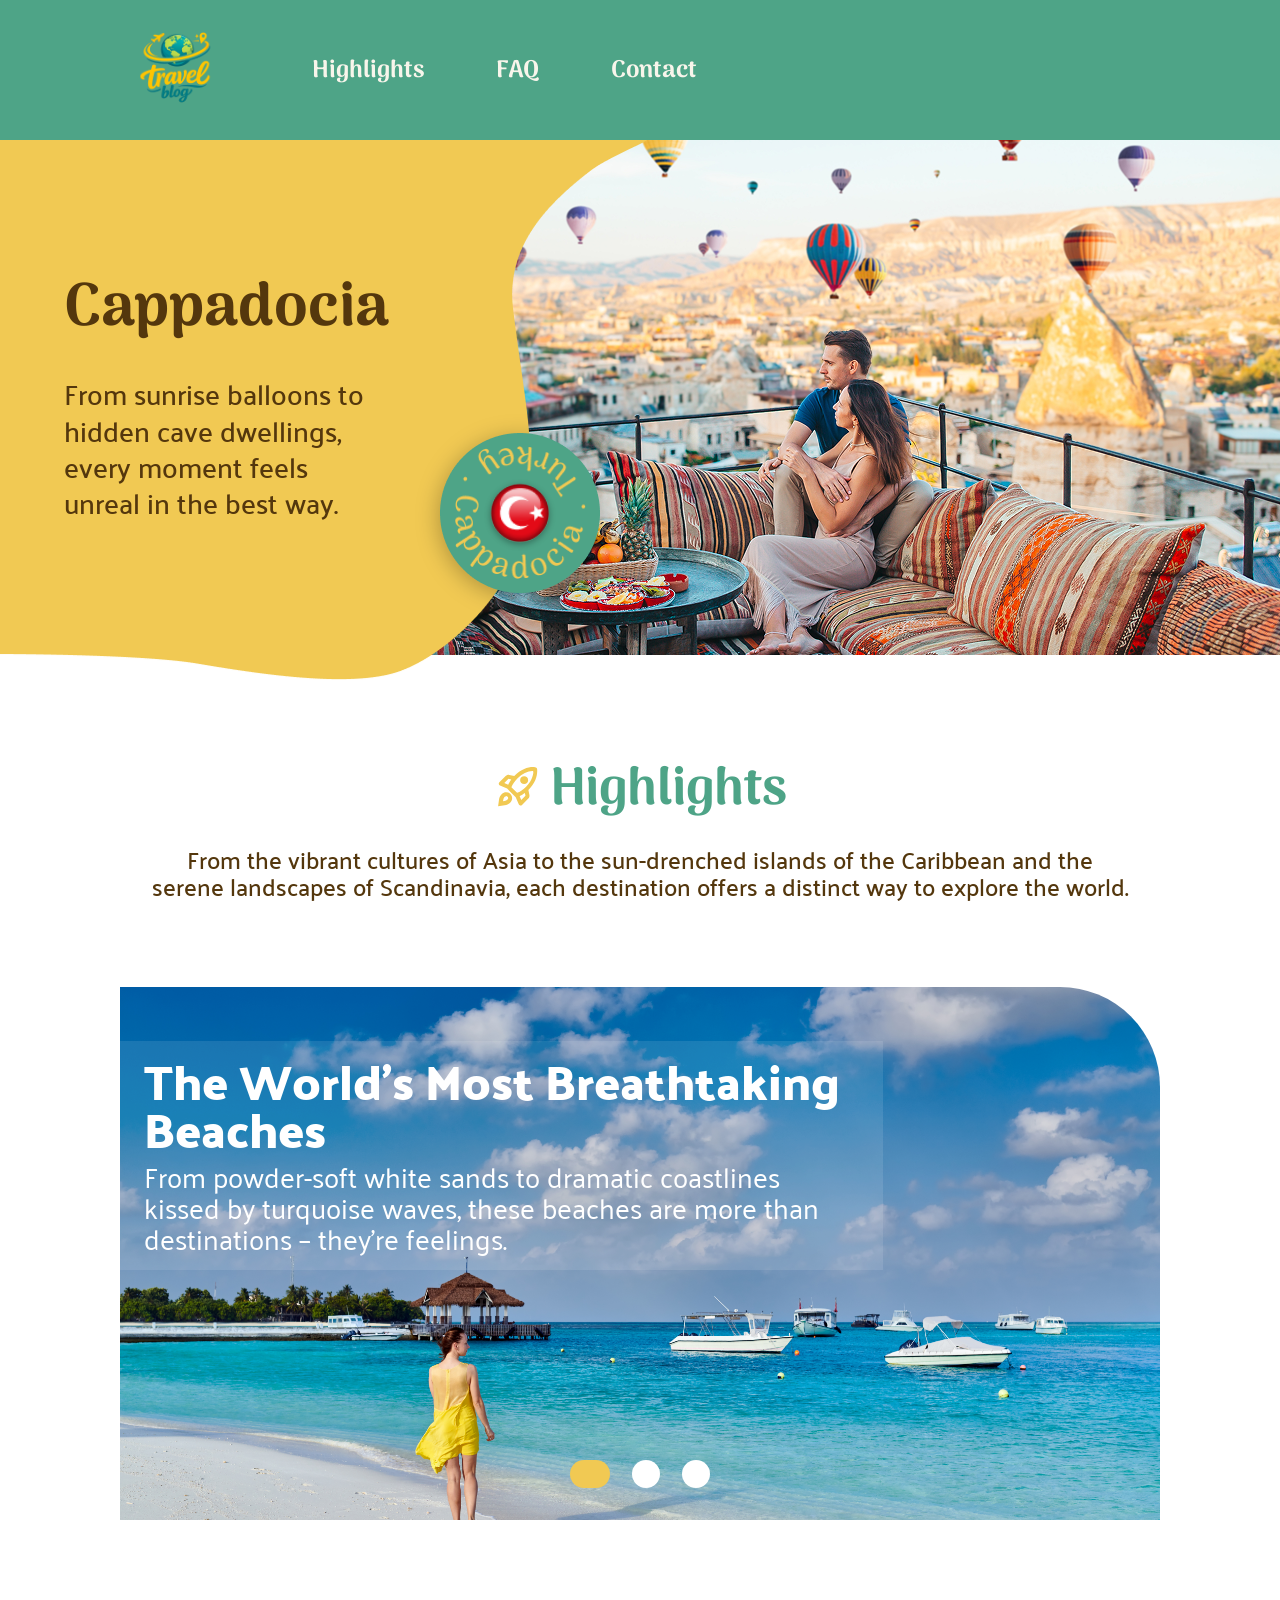
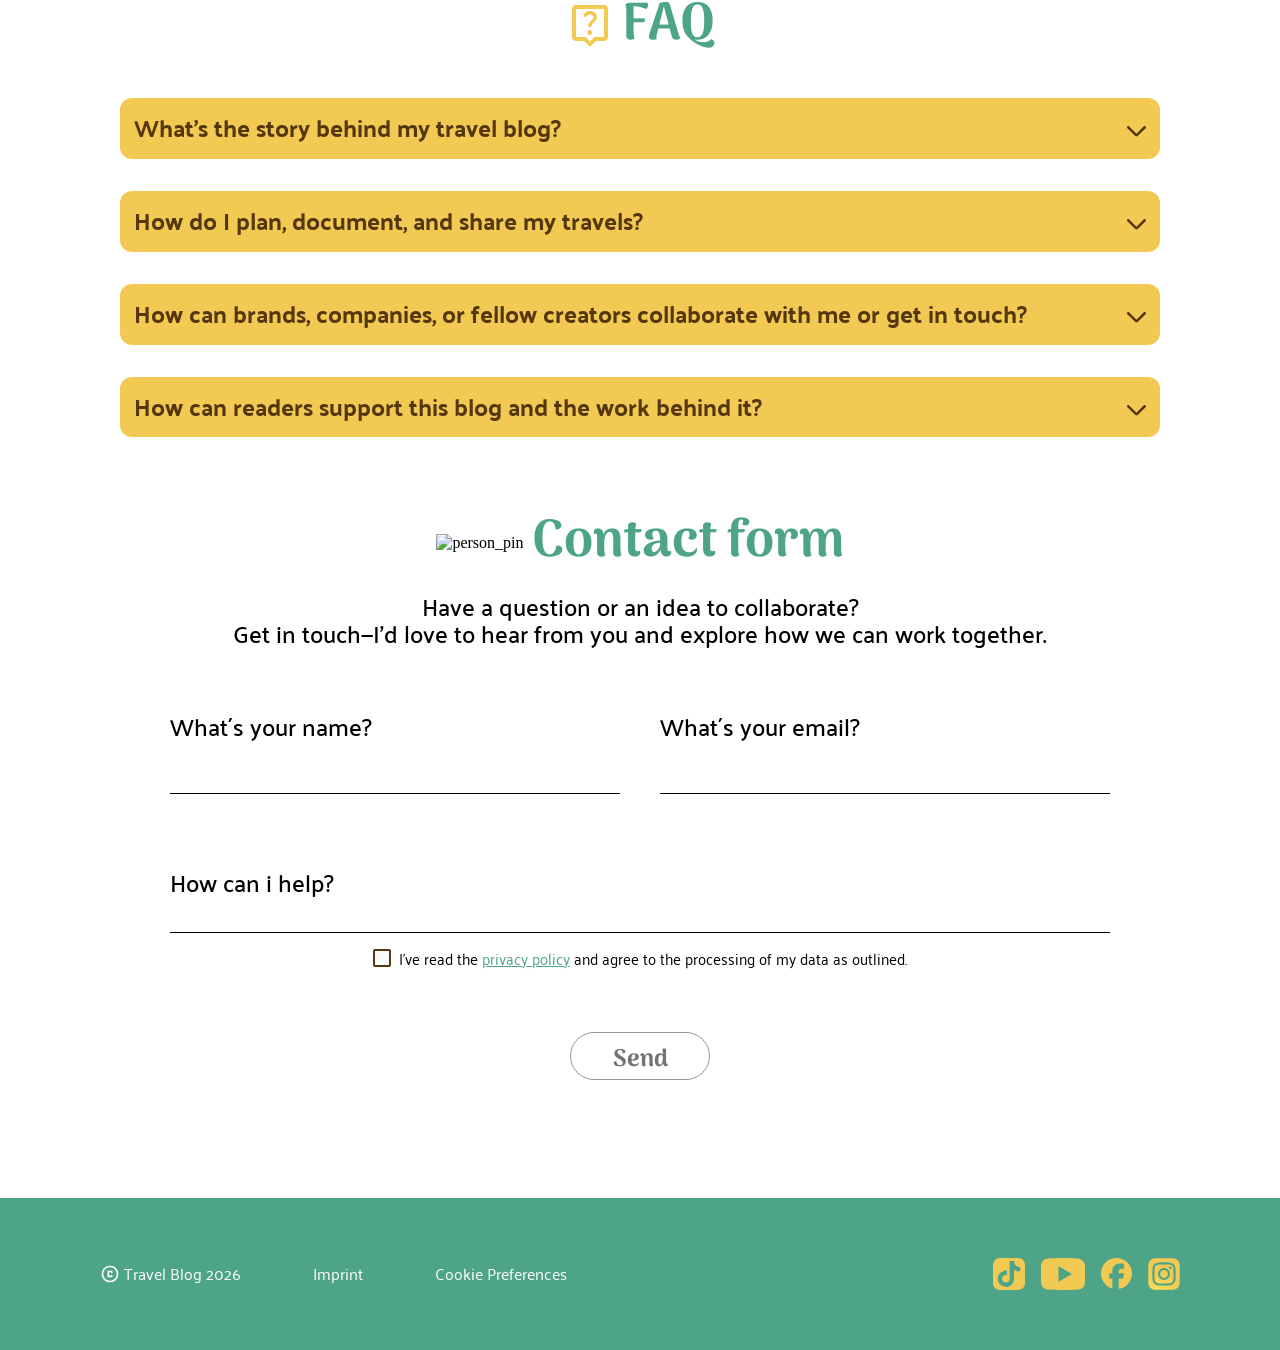
==== commit 60b092ea: "fix: bugs relating to merge and refractoring ;" ====
--- a/index.html
+++ b/index.html
@@ -445,34 +445,34 @@
                         >
                     </div>
                 </section>
+
+                <section class="external_links">
+                    <a href="https://www.tiktok.com" target="_blank"
+                        ><img
+                            class="external_links_logo"
+                            src="./assets\icons\footer\tiktok_logo.svg"
+                            alt="tiktok_icon"
+                    /></a>
+                    <a href="https://www.youtube.com/" target="_blank"
+                        ><img
+                            class="external_links_logo"
+                            src="./assets\icons\footer\youtube_logo.svg"
+                            alt="youtube_icon"
+                    /></a>
+                    <a href="https://www.facebook.com/" target="_blank"
+                        ><img
+                            class="external_links_logo"
+                            src="./assets\icons\footer\facebook_logo.svg"
+                            alt="facebook_icon"
+                    /></a>
+                    <a href="https://www.instagram.com/" target="_blank"
+                        ><img
+                            class="external_links_logo"
+                            src="./assets\icons\footer\instagram_logo.svg"
+                            alt="instagram_icon"
+                    /></a>
+                </section>
             </div>
-
-            <section class="external_links">
-                <a href="https://www.tiktok.com" target="_blank"
-                    ><img
-                        class="external_links_logo"
-                        src="./assets\icons\footer\tiktok_logo.svg"
-                        alt="tiktok_icon"
-                /></a>
-                <a href="https://www.youtube.com/" target="_blank"
-                    ><img
-                        class="external_links_logo"
-                        src="./assets\icons\footer\youtube_logo.svg"
-                        alt="youtube_icon"
-                /></a>
-                <a href="https://www.facebook.com/" target="_blank"
-                    ><img
-                        class="external_links_logo"
-                        src="./assets\icons\footer\facebook_logo.svg"
-                        alt="facebook_icon"
-                /></a>
-                <a href="https://www.instagram.com/" target="_blank"
-                    ><img
-                        class="external_links_logo"
-                        src="./assets\icons\footer\instagram_logo.svg"
-                        alt="instagram_icon"
-                /></a>
-            </section>
         </footer>
     </body>
 </html>
--- a/CSS/header_and_footer.css
+++ b/CSS/header_and_footer.css
@@ -28,7 +28,6 @@
     justify-content: flex-start;
 
     padding: 32px clamp(64px, calc(-84.9px + 19.39vw), 140px);
-    /* margin: 0 auto; */
 }
 
 .logo_and_nav {
@@ -223,6 +222,7 @@
     display: flex;
 
     font-size: 16px;
+    line-height: 1.2;
     color: #ffffff;
     text-decoration: none;
 }
--- a/CSS/responsive.css
+++ b/CSS/responsive.css
@@ -34,6 +34,8 @@
     }
 
     .logo_and_nav {
+        display: flex;
+        justify-content: center;
         gap: 0;
     }
 
@@ -43,7 +45,19 @@
 }
 
 @media screen and (min-width: 481px) and (max-width: 600px) {
+    .header_content_wrapper {
+        width: 100%;
+        max-width: 1440px;
+
+        display: flex;
+        justify-content: flex-start;
+
+        padding: 0;
+        /* margin: 0 auto; */
+    }
     .logo_and_nav {
+        display: flex;
+        justify-content: center;
         gap: clamp(40px, calc(-56px + 20vw), 64px);
 
         padding: 32px clamp(64px, calc(-84.9px + 19.39vw), 140px);
@@ -413,6 +427,8 @@
 @media screen and (min-width: 1441px) {
     .footer_content {
         max-width: 1440px;
+        /* padding-inline: clamp(20px, calc(655.8px - 35.82vw), 140px); */
+        padding-inline: clamp(0px, calc(744px - 41.92vw), 140px);
     }
 }
 
@@ -423,7 +439,7 @@
         justify-content: flex-start;
         align-items: center;
 
-        padding: 30px;
+        padding-block: 35px;
 
         gap: 30px;
     }
@@ -446,11 +462,18 @@
 @media screen and (max-width: 480px) {
     footer {
         margin-bottom: 88px;
+        .footer_content {
+            padding-block: 15px;
+        }
+    }
+
+    .footer_content {
+        gap: 25px;
     }
     .footer_content_left {
         display: flex;
         flex-direction: column-reverse;
-        gap: 30px;
+        gap: 25px;
     }
 
     #nav_bar_mobile {
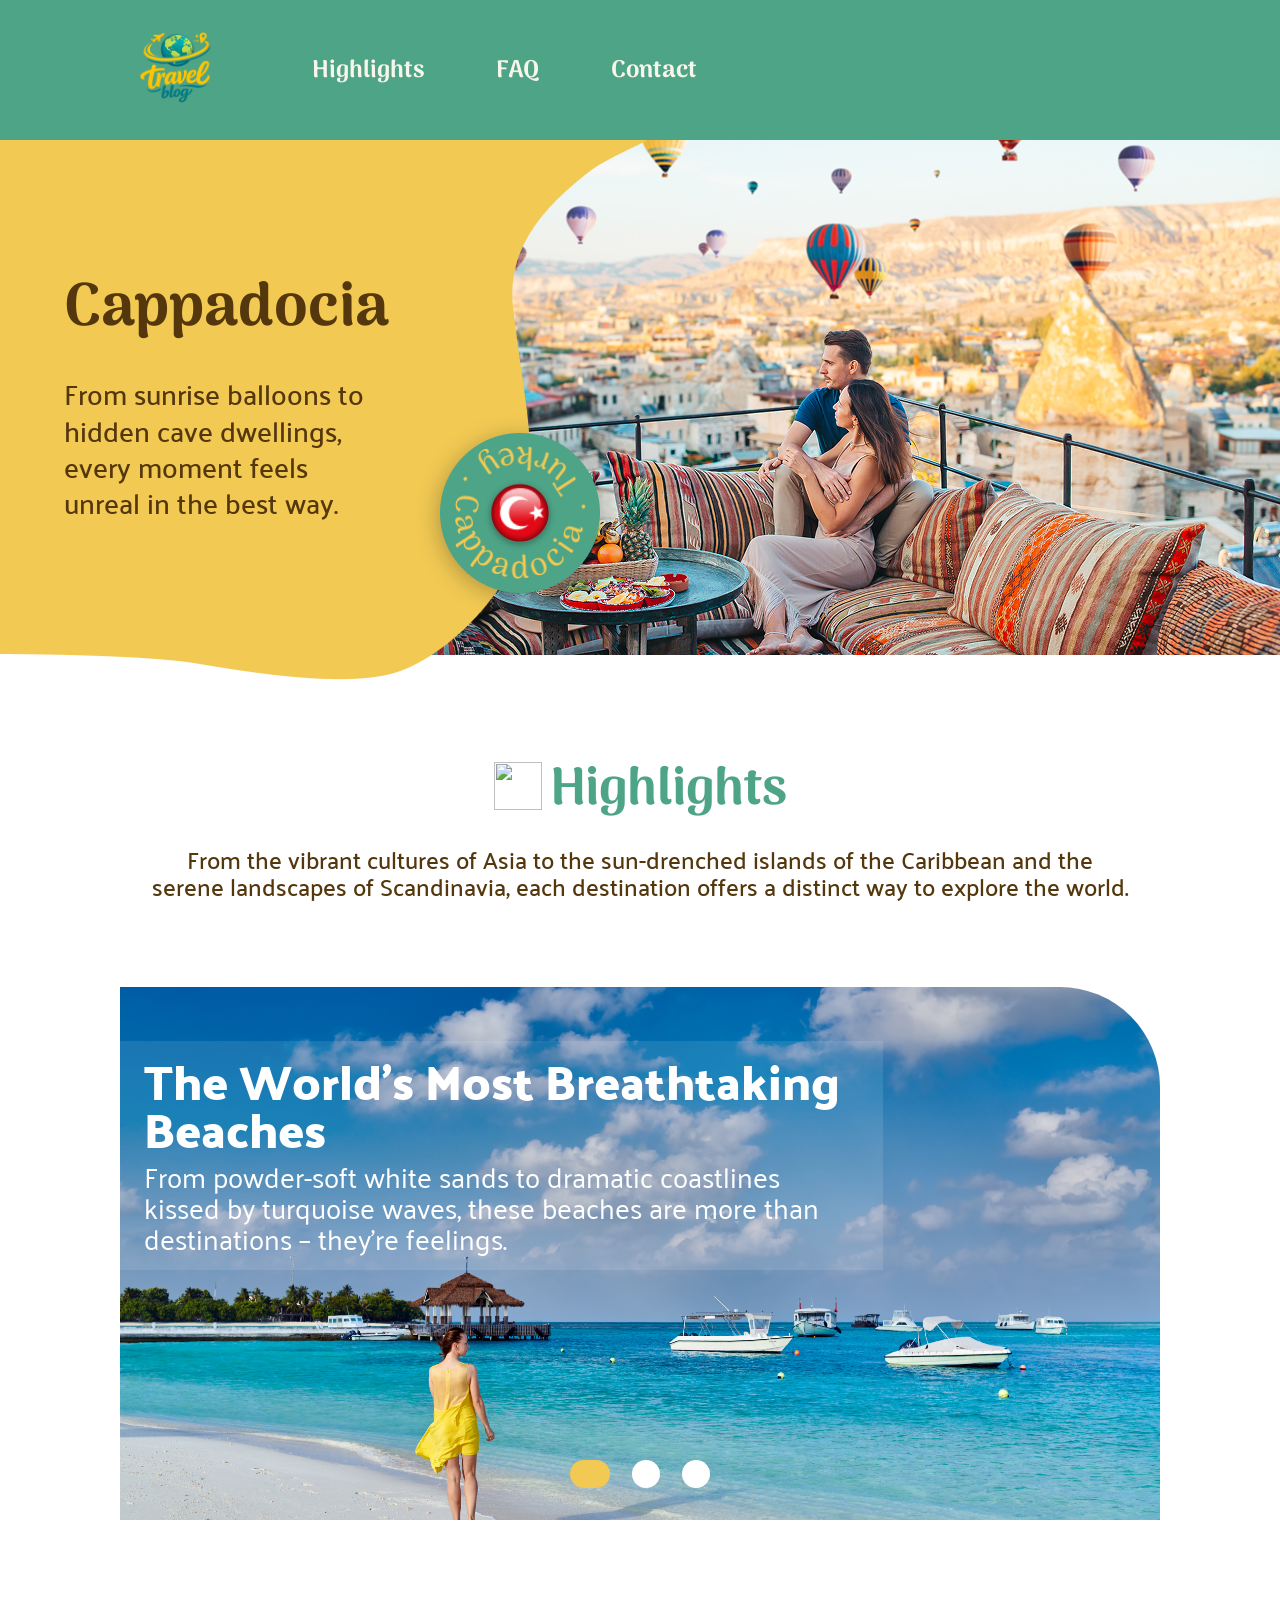
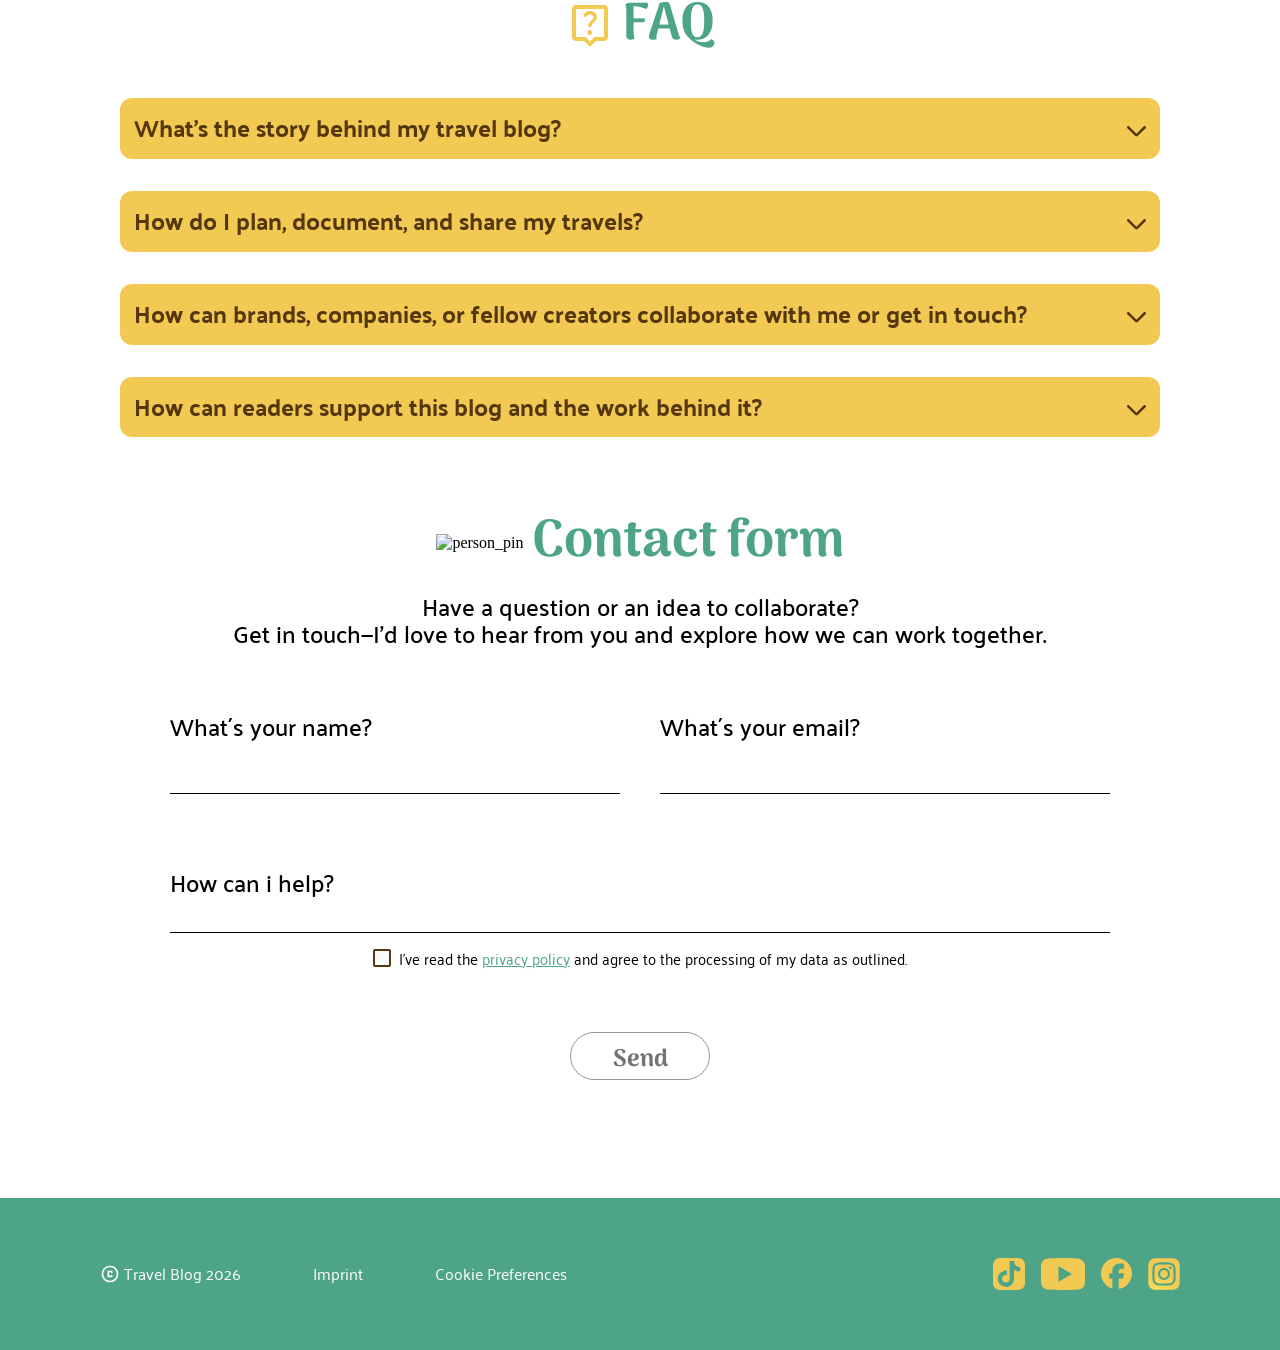
==== commit a6799218: "fix: src of rocket, typo correctet ( big i )" ====
--- a/index.html
+++ b/index.html
@@ -154,7 +154,7 @@
                 <div class="highlights-intro">
                     <div class="highlights-headline">
                         <img
-                            src="./assets/Icons/rocket_launch.svg"
+                            src="./assets/icons/rocket_launch.svg"
                             alt=""
                             class="highlights-icon"
                         />
@@ -220,11 +220,11 @@
                         </article>
 
                         <article class="highlight-slide">
-                            <a>
+                            <a href="./pages/blog_maxim.html">
                                 <!-- hier Link auf meinen Blog -->
                                 <img
                                     src="assets/img/highlights/slide3.jpg"
-                                    alt=""
+                                    alt="IN PROGRESS"
                                 />
                             </a>
                             <div class="highlight-text">
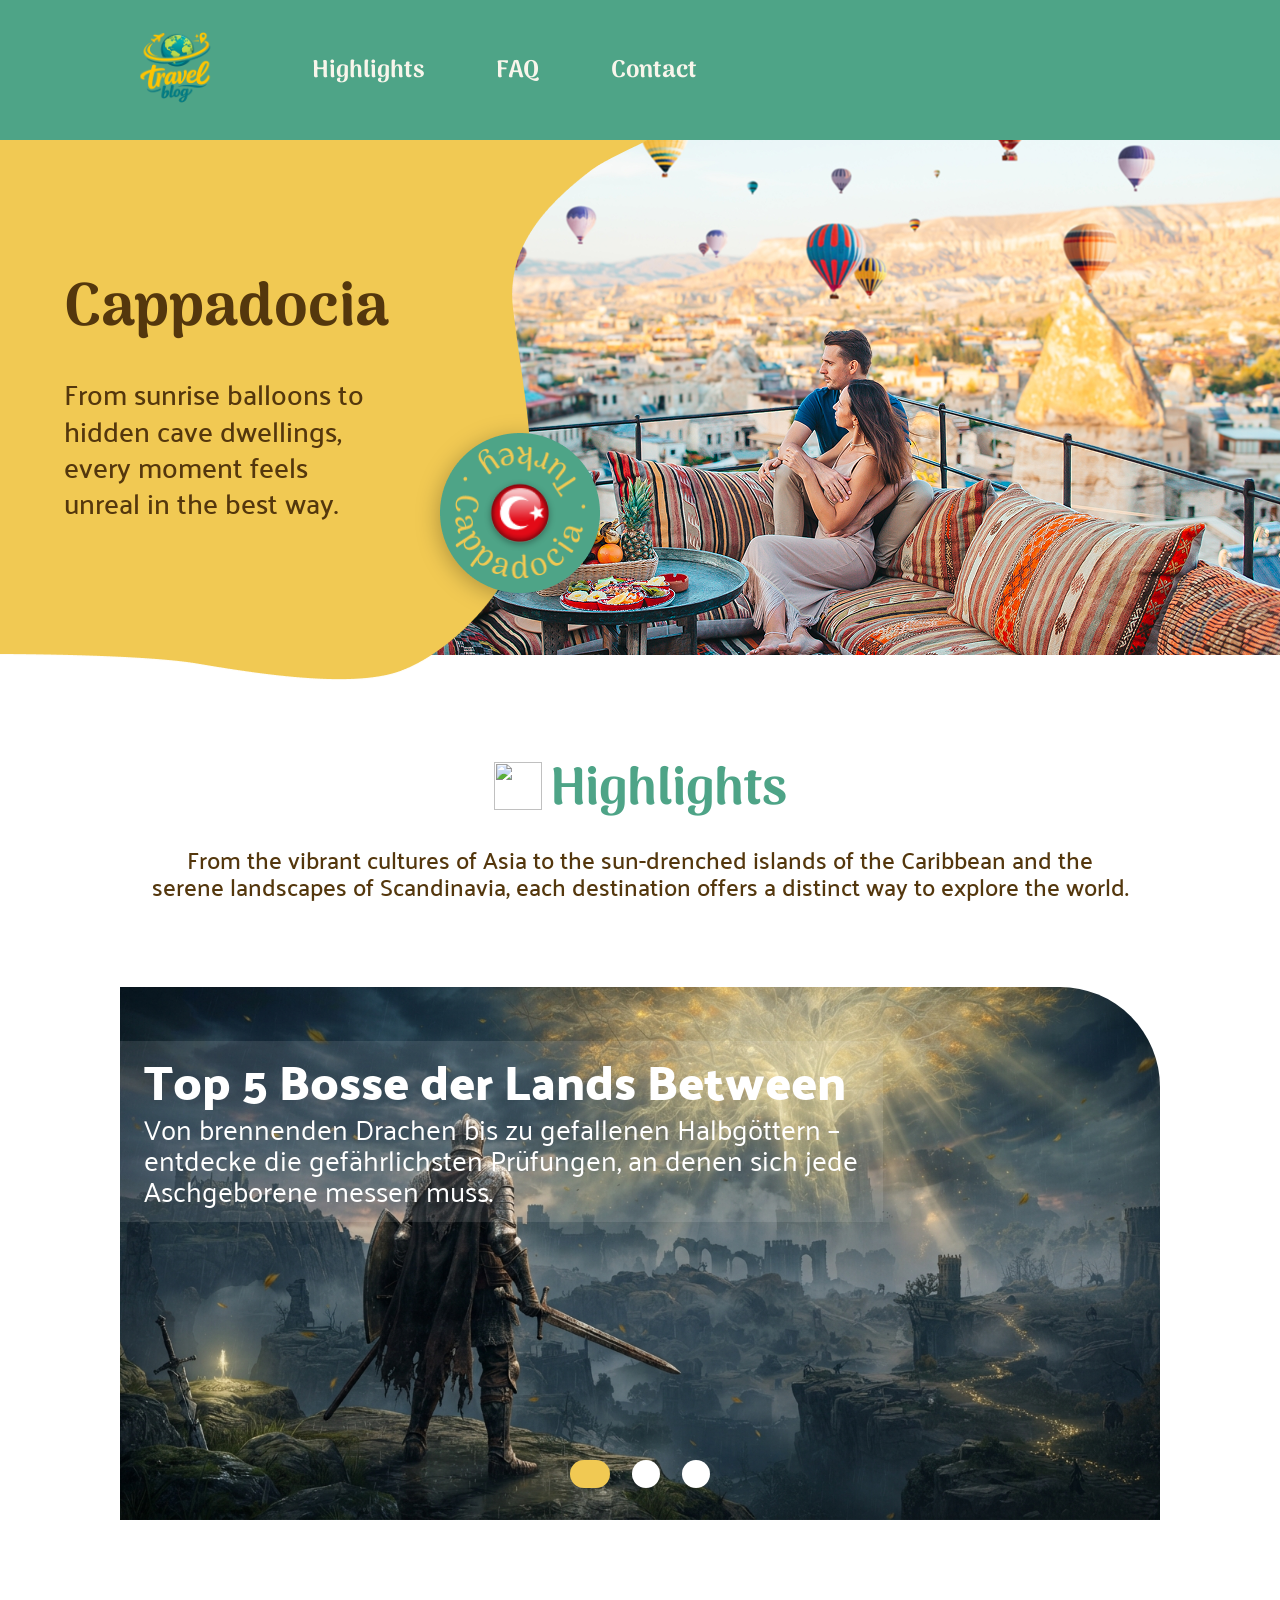
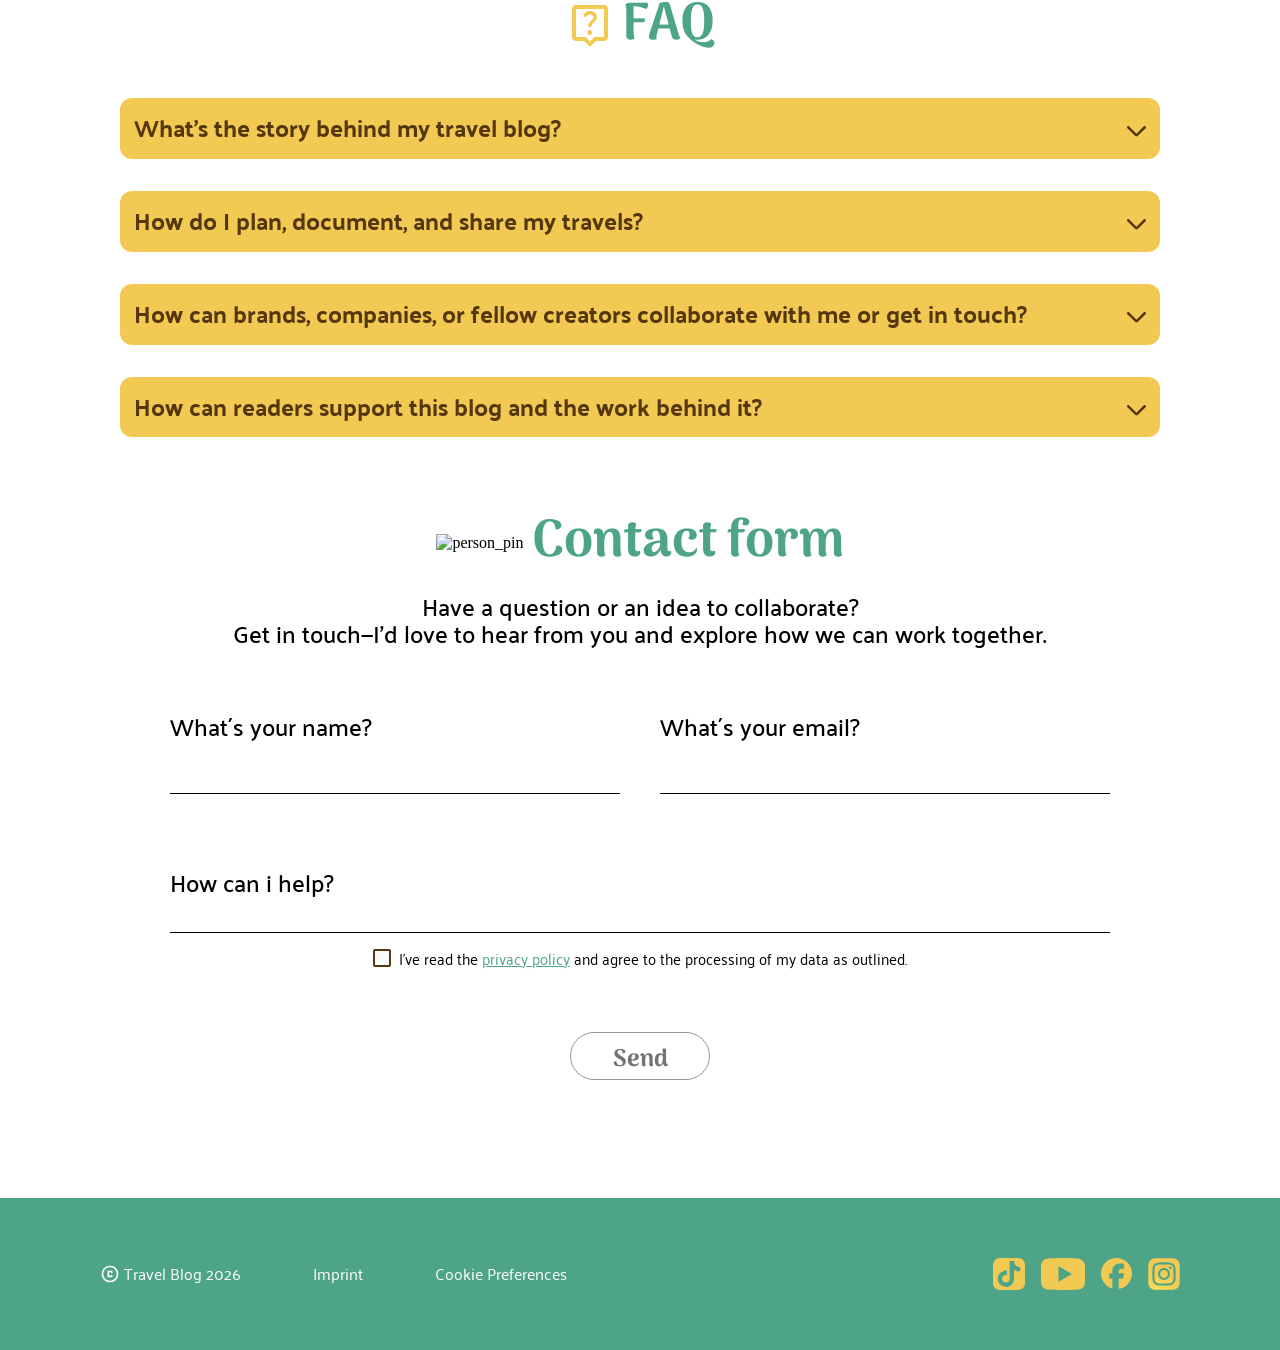
==== commit a20b88da: "fix: Marc's own website to error 404 page" ====
--- a/index.html
+++ b/index.html
@@ -8,7 +8,7 @@
             type="image/x-icon"
             href="./assets/icons/header/travel_blog_logo.svg"
         />
-        <title>Travel Blog</title>
+        <title>Travel Blog (Dennis und Maxim)</title>
         <link rel="stylesheet" href="./CSS/fonts.css" />
         <link rel="stylesheet" href="./CSS/header_and_footer.css" />
         <link rel="stylesheet" href="./CSS/style.css" />
@@ -182,24 +182,6 @@
 
                     <div class="highlights-slides">
                         <article class="highlight-slide">
-                            <img
-                                src="./assets/img/highlights/beach.jpg"
-                                alt="Frau im gelben Kleid am Strand"
-                            />
-                            <div class="highlight-text">
-                                <h3>The World's Most Breathtaking Beaches</h3>
-                                <p>
-                                    From powder-soft white sands to dramatic
-                                    coastlines kissed by turquoise waves, these
-                                    <span class="mobile-hidden"
-                                        >beaches are more than destinations –
-                                        they're feelings.</span
-                                    ><span class="mobile-show">...</span>
-                                </p>
-                            </div>
-                        </article>
-
-                        <article class="highlight-slide">
                             <a href="./pages/Personal_page_dl.html">
                                 <img
                                     src="./assets/img/Personal_page_dl/Elden_Ring.jpg"
@@ -223,13 +205,32 @@
                             <a href="./pages/blog_maxim.html">
                                 <!-- hier Link auf meinen Blog -->
                                 <img
-                                    src="assets/img/highlights/slide3.jpg"
+                                    src="assets/img/highlights/beach.jpg"
                                     alt="IN PROGRESS"
                                 />
                             </a>
                             <div class="highlight-text">
-                                <h3>Titel Slide 3</h3>
-                                <p>Text Slide 3</p>
+                                <h3>We’re still working on it</h3>
+                                <p>Coming soon..</p>
+                            </div>
+                        </article>
+                        <article class="highlight-slide">
+                            <a href="./pages/404.html">
+                                <img
+                                    src="./assets/img/highlights/beach.jpg"
+                                    alt="Frau im gelben Kleid am Strand"
+                                />
+                            </a>
+                            <div class="highlight-text">
+                                <h3>The World's Most Breathtaking Beaches</h3>
+                                <p>
+                                    From powder-soft white sands to dramatic
+                                    coastlines kissed by turquoise waves, these
+                                    <span class="mobile-hidden"
+                                        >beaches are more than destinations –
+                                        they're feelings.</span
+                                    ><span class="mobile-show">...</span>
+                                </p>
                             </div>
                         </article>
                     </div>
--- a/CSS/style.css
+++ b/CSS/style.css
@@ -8,6 +8,10 @@
     --color-accent: rgba(241, 201, 83, 1);
     --color-primary-light: rgba(78, 164, 135, 0.2);
 } */
+
+html {
+    scroll-behavior: smooth;
+}
 
 body {
     width: 100%;
@@ -194,26 +198,35 @@
 .highlights-slider {
     position: relative;
     width: 100%;
+    overflow: hidden;
+    border-radius: 0 100px 0 0;
 }
 
 .highlights-slider input {
     display: none;
 }
 
+.highlights-slides {
+    display: flex;
+    width: 100%;
+    transition: transform 1s ease-in-out;
+}
+
 .highlight-slide {
-    display: none;
     position: relative;
-    width: 100%;
+    flex: 0 0 100%;
     height: 533px;
-    border-radius: 0 100px 0 0;
     overflow: hidden;
 }
 
-#hl1:checked ~ .highlights-slides .highlight-slide:nth-child(1),
-#hl2:checked ~ .highlights-slides .highlight-slide:nth-child(2),
-#hl3:checked ~ .highlights-slides .highlight-slide:nth-child(3),
-#hl4:checked ~ .highlights-slides .highlight-slide:nth-child(4) {
-    display: block;
+#hl1:checked ~ .highlights-slides {
+    transform: translateX(0);
+}
+#hl2:checked ~ .highlights-slides {
+    transform: translateX(-100%);
+}
+#hl3:checked ~ .highlights-slides {
+    transform: translateX(-200%);
 }
 
 .highlight-slide img {
